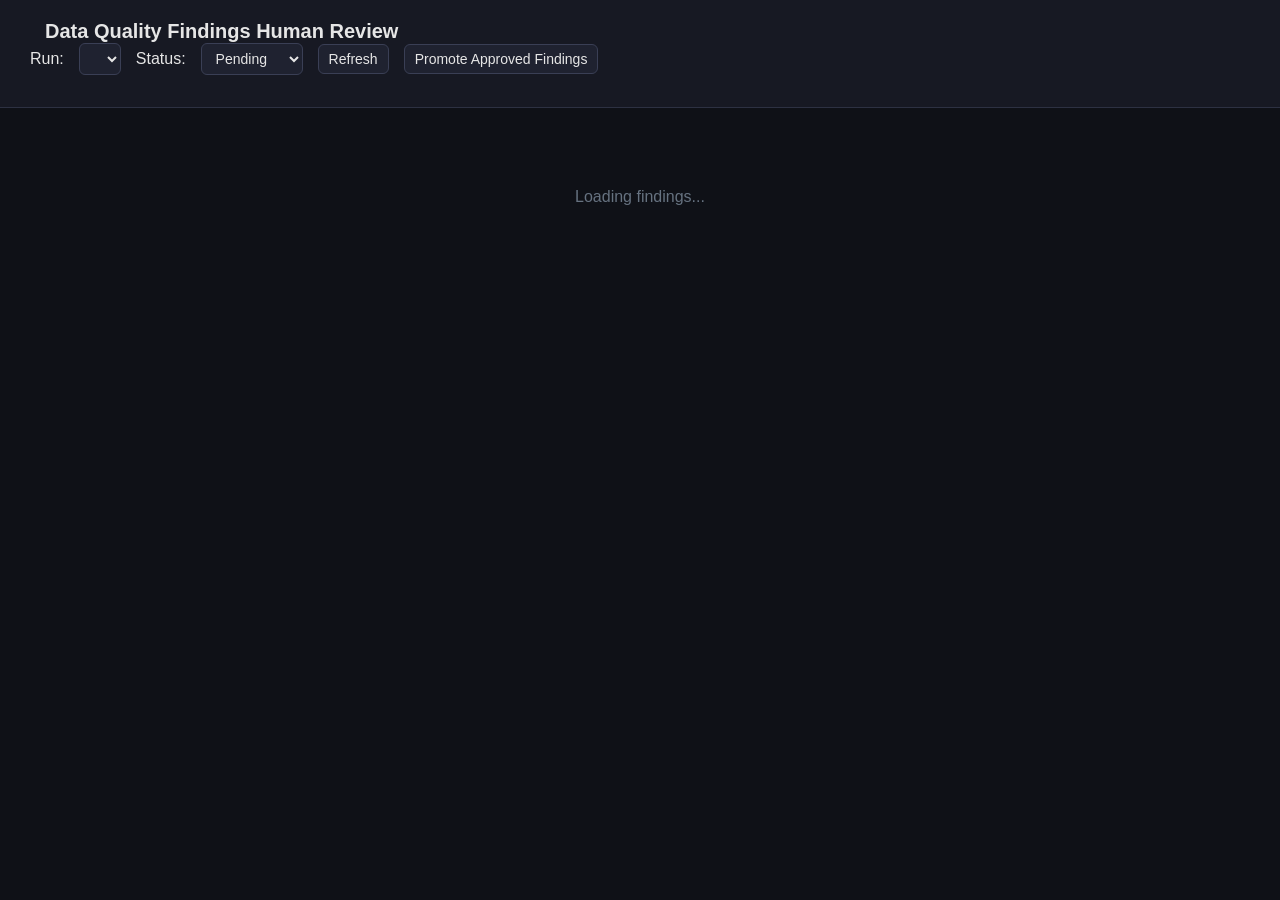
==== review_app/static/index.html @ 4ee94e77 "structural changes config.yaml n fallbacks llms" ====
<!DOCTYPE html>
<html lang="en">
<head>
  <meta charset="UTF-8">
  <title>SAP DM Data Quality Review</title>
  <link rel="stylesheet" href="style.css">
</head>

<body>
  <header>
    <h1>Data Quality Findings Human Review</h1>

    <div class="controls">
      <label for="runSelect">Run:</label>
      <select id="runSelect"></select>

      <label for="statusFilter">Status:</label>
      <select id="statusFilter">
        <option value="">All</option>
        <option value="PENDING" selected>Pending</option>
        <option value="APPROVED">Approved</option>
        <option value="REJECTED">Rejected</option>
      </select>

      <button id="refreshBtn">Refresh</button>
      <button id="promoteBtn">Promote Approved Findings</button>
    </div>

    <div class="stats" id="statsBar"></div>
  </header>

  <main id="findingsContainer">
    <p class="empty-state">Loading findings...</p>
  </main>

  <div id="detailModal" class="modal hidden">
    <div class="modal-content">
      <button id="closeModal" class="close-btn">&times;</button>
      <h2>Finding Detail</h2>
      <div id="modalBody"></div>
    </div>
  </div>

  <script src="app.js"></script>
</body>
</html>
---- review_app/static/style.css ----
* {
  box-sizing: border-box;
  font-family: -apple-system, Segoe UI, Roboto, Arial, sans-serif;
}

body {
  margin: 0;
  background: #0f1117;
  color: #e6e6e6;
}

header {
  padding: 20px 30px;
  background: #171923;
  border-bottom: 1px solid #2d3142;
}

h1 {
  margin: 0 15px 0;
  font-size: 20px;
}

.controls {
  display: flex;
  gap: 15px;
  align-items: center;
  flex-wrap: wrap;
}

select,
button {
  background: #1f2230;
  color: #e6e6e6;
  border: 1px solid #3a3f55;
  padding: 6px 10px;
  border-radius: 6px;
  font-size: 14px;
}

button {
  cursor: pointer;
}

button:hover {
  background: #2a2e42;
}

.stats {
  margin-top: 12px;
  display: flex;
  gap: 20px;
  font-size: 13px;
  color: #9aa0b4;
}

.stats span.count {
  color: #e6e6e6;
  font-weight: 600;
}

main {
  padding: 20px 30px;
  display: grid;
  gap: 14px;
}

.empty-state {
  color: #667280;
  text-align: center;
  margin-top: 60px;
}

.finding-card {
  background: #171923;
  border: 1px solid #2d3142;
  border-radius: 10px;
  padding: 16px 18px;
  display: flex;
  flex-direction: column;
  gap: 8px;
}

.finding-card .top-row {
  display: flex;
  justify-content: space-between;
  align-items: center;
}

.finding-card .table-col {
  font-weight: 600;
  font-size: 15px;
}

.badge {
  padding: 3px 10px;
  border-radius: 999px;
  font-size: 12px;
  font-weight: 600;
  text-transform: uppercase;
}

.badge.CRITICAL { background: #4a1620; color: #ff6b81; }
.badge.HIGH { background: #4a2e12; color: #ffab5e; }
.badge.MEDIUM { background: #434212; color: #ffe066; }
.badge.LOW { background: #12403a; color: #5eead4; }
.badge.INFO { background: #1c2b45; color: #8ab4f8; }
.badge.UNKNOWN,
.badge.status-PENDING { background: #2d3142; color: #9aa0b4; }
.badge.status-APPROVED { background: #12401f; color: #4ade80; }
.badge.status-REJECTED { background: #401212; color: #f87171; }

.summary {
  font-size: 14px;
  color: #cbd5e1;
}

.meta {
  font-size: 12px;
  color: #667280;
  display: flex;
  gap: 14px;
}

.action-row {
  display: flex;
  gap: 10px;
  margin-top: 6px;
  align-items: center;
}

.action-row button {
  font-size: 13px;
}

.btn-detail {
  color: #8ab4f8 !important;
  border-color: #3a4f7a !important;
}

.decided-note {
  font-size: 12px;
  color: #667280;
  font-style: italic;
}

.modal {
  position: fixed;
  inset: 0;
  background: rgba(0, 0, 0, 0.6);
  display: flex;
  align-items: center;
  justify-content: center;
}

.modal.hidden {
  display: none;
}

.modal-content {
  background: #171923;
  border: 1px solid #2d3142;
  border-radius: 10px;
  padding: 24px;
  max-width: 900px;
  width: 92%;
  max-height: 85vh;
  overflow-y: auto;
  position: relative;
}

.close-btn {
  position: absolute;
  top: 12px;
  right: 16px;
  font-size: 22px;
  background: none;
  border: none;
  color: #9aa0b4;
}

pre {
  background: #0f1117;
  border: 1px solid #2d3142;
  border-radius: 6px;
  padding: 12px;
  overflow-x: auto;
  font-size: 13px;
  white-space: pre-wrap;
}

.detail-row {
  margin-bottom: 14px;
}

.detail-label {
  font-size: 12px;
  color: #667288;
  text-transform: uppercase;
  margin-bottom: 4px;
}

.detail-top-meta {
  display: flex;
  gap: 10px;
  align-items: center;
  margin-bottom: 18px;
}

.detail-top-meta .table-col {
  font-weight: 600;
  font-size: 16px;
}

.items-table {
  width: 100%;
  border-collapse: collapse;
  margin-top: 10px;
  font-size: 13px;
}

.items-table th,
.items-table td {
  padding: 6px 8px;
  border-bottom: 1px solid #2d3142;
  text-align: left;
}

.corrected-input {
  background: #0f1117;
  border: 1px solid #3a3f55;
  color: #e6e6e6;
  padding: 4px 6px;
  border-radius: 4px;
  width: 100%;
  font-size: 12px;
}

.item-actions-bar {
  display: flex;
  gap: 10px;
  margin: 8px 0;
}

.item-actions-bar button {
  background: #1f2230;
  border: 1px solid #3a4f7a;
  color: #8ab4f8;
  padding: 4px 10px;
  border-radius: 6px;
  font-size: 12px;
  cursor: pointer;
}

.hint-text {
  font-size: 12px;
  color: #667288;
  margin-top: 8px;
}

.item-row.status-APPROVED { opacity: 0.6; }
.item-row.status-REJECTED { opacity: 0.4; text-decoration: line-through; }
.item-row.synthetic-row { font-style: italic; color: #9aa0b4; }

.hint-text code {
  background: #0f1117;
  border: 1px solid #2d3142;
  border-radius: 4px;
  padding: 1px 5px;
  font-size: 11px;
}

.finding-decision-row {
  border-top: 1px solid #2d3142;
  padding-top: 14px;
  margin-top: 18px;
}

.decision-buttons {
  display: flex;
  gap: 10px;
}

.decision-buttons button {
  font-size: 13px;
  padding: 7px 14px;
}

.btn-approve {
  border-color: #16a34a !important;
  color: #4ade80 !important;
}

.btn-approve:hover {
  background: #12401f !important;
}

.btn-reject {
  border-color: #dc2626 !important;
  color: #f87171 !important;
}

.btn-reject:hover {
  background: #401212 !important;
}
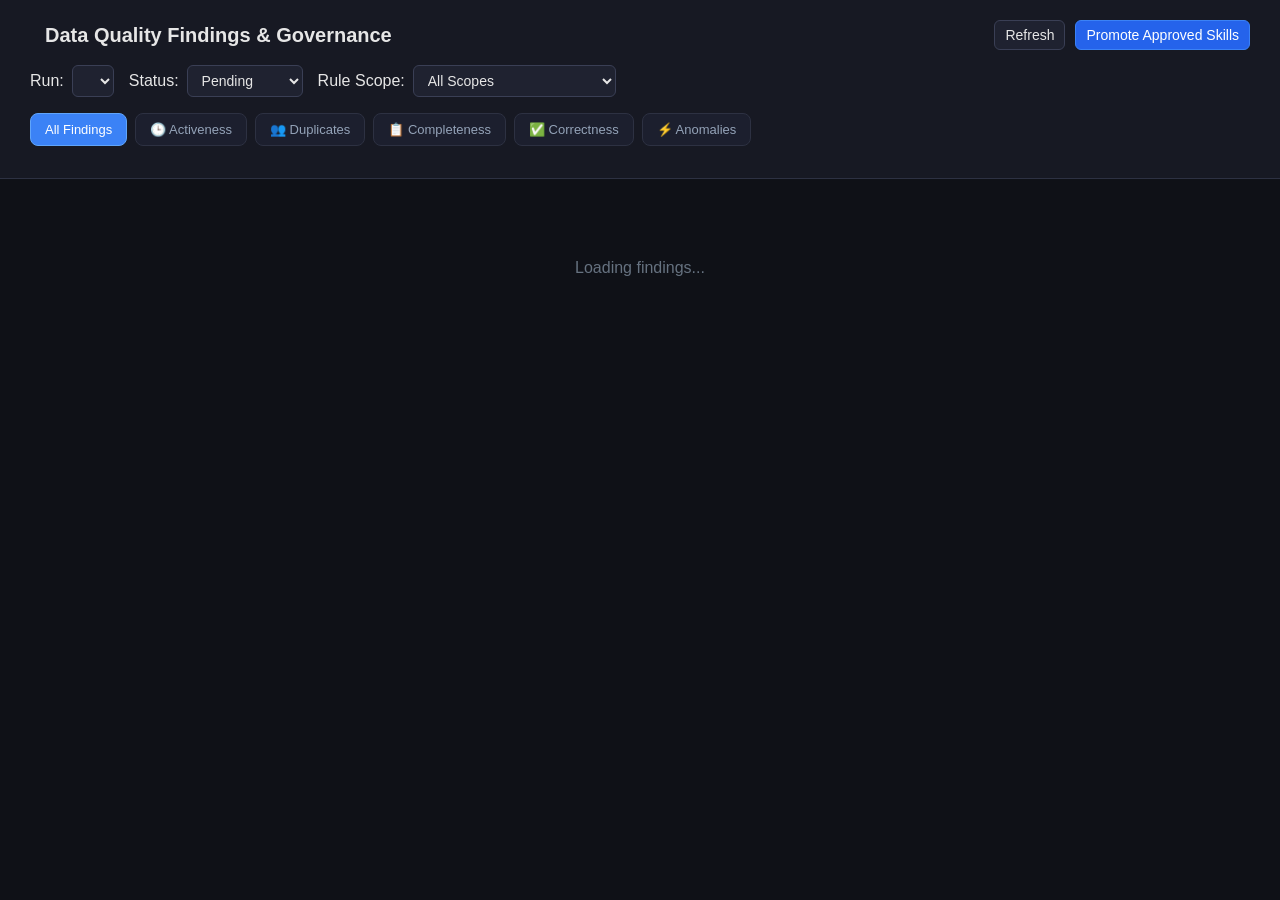
==== commit 27decb84: "Enhanced Review App" ====
--- a/review_app/static/index.html
+++ b/review_app/static/index.html
@@ -8,22 +8,48 @@
 
 <body>
   <header>
-    <h1>Data Quality Findings Human Review</h1>
+    <div class="header-top">
+      <h1>Data Quality Findings & Governance</h1>
+      <div class="header-actions">
+        <button id="refreshBtn">Refresh</button>
+        <button id="promoteBtn" class="btn-promote">Promote Approved Skills</button>
+      </div>
+    </div>
 
     <div class="controls">
-      <label for="runSelect">Run:</label>
-      <select id="runSelect"></select>
+      <div class="control-group">
+        <label for="runSelect">Run:</label>
+        <select id="runSelect"></select>
+      </div>
 
-      <label for="statusFilter">Status:</label>
-      <select id="statusFilter">
-        <option value="">All</option>
-        <option value="PENDING" selected>Pending</option>
-        <option value="APPROVED">Approved</option>
-        <option value="REJECTED">Rejected</option>
-      </select>
+      <div class="control-group">
+        <label for="statusFilter">Status:</label>
+        <select id="statusFilter">
+          <option value="">All Statuses</option>
+          <option value="PENDING" selected>Pending</option>
+          <option value="APPROVED">Approved</option>
+          <option value="REJECTED">Rejected</option>
+        </select>
+      </div>
 
-      <button id="refreshBtn">Refresh</button>
-      <button id="promoteBtn">Promote Approved Findings</button>
+      <div class="control-group">
+        <label for="scopeFilter">Rule Scope:</label>
+        <select id="scopeFilter">
+          <option value="">All Scopes</option>
+          <option value="UNIVERSAL">Universal (Standard SAP)</option>
+          <option value="INDUSTRY_SPECIFIC">Industry-Specific</option>
+          <option value="CLIENT_SPECIFIC">Client-Specific</option>
+        </select>
+      </div>
+    </div>
+
+    <div class="category-tabs" id="categoryTabs">
+      <button class="tab-btn active" data-category="">All Findings</button>
+      <button class="tab-btn" data-category="ACTIVENESS">🕒 Activeness</button>
+      <button class="tab-btn" data-category="DUPLICATE">👥 Duplicates</button>
+      <button class="tab-btn" data-category="COMPLETENESS">📋 Completeness</button>
+      <button class="tab-btn" data-category="CORRECTNESS">✅ Correctness</button>
+      <button class="tab-btn" data-category="ANOMALIES">⚡ Anomalies</button>
     </div>
 
     <div class="stats" id="statsBar"></div>
--- a/review_app/static/style.css
+++ b/review_app/static/style.css
@@ -301,4 +301,300 @@
 
 .btn-reject:hover {
   background: #401212 !important;
+}
+
+/* Enhanced Header & Controls */
+.header-top {
+  display: flex;
+  justify-content: space-between;
+  align-items: center;
+  margin-bottom: 15px;
+}
+
+.header-actions {
+  display: flex;
+  gap: 10px;
+}
+
+.btn-promote {
+  background: #2563eb !important;
+  border-color: #3b82f6 !important;
+  color: #ffffff !important;
+  font-weight: 500;
+}
+
+.btn-promote:hover {
+  background: #1d4ed8 !important;
+}
+
+.control-group {
+  display: flex;
+  align-items: center;
+  gap: 8px;
+}
+
+/* Category Tabs */
+.category-tabs {
+  display: flex;
+  gap: 8px;
+  margin-top: 16px;
+  flex-wrap: wrap;
+}
+
+.tab-btn {
+  background: #1c1f2e;
+  border: 1px solid #2d3142;
+  color: #94a3b8;
+  padding: 8px 14px;
+  border-radius: 8px;
+  font-size: 13px;
+  font-weight: 500;
+  transition: all 0.15s ease;
+}
+
+.tab-btn:hover {
+  background: #252a3d;
+  color: #e2e8f0;
+}
+
+.tab-btn.active {
+  background: #3b82f6;
+  border-color: #60a5fa;
+  color: #ffffff;
+}
+
+/* Category, Scope & Anomaly Badges */
+.badge-cat-ACTIVENESS { background: #1e1b4b; color: #a5b4fc; border: 1px solid #4338ca; }
+.badge-cat-DUPLICATE { background: #451a03; color: #fdba74; border: 1px solid #c2410c; }
+.badge-cat-COMPLETENESS { background: #064e3b; color: #6ee7b7; border: 1px solid #059669; }
+.badge-cat-CORRECTNESS { background: #0c4a6e; color: #7dd3fc; border: 1px solid #0284c7; }
+
+.badge-scope-UNIVERSAL { background: #1e293b; color: #94a3b8; border: 1px solid #475569; }
+.badge-scope-INDUSTRY { background: #2e1065; color: #d8b4fe; border: 1px solid #7e22ce; }
+.badge-scope-CLIENT { background: #3b0764; color: #f0abfc; border: 1px solid #a21caf; }
+
+.badge-anomaly {
+  background: #500724;
+  color: #f472b6;
+  border: 1px solid #db2777;
+  display: inline-flex;
+  align-items: center;
+  gap: 4px;
+}
+
+.badge-fix-AUTO {
+  background: #022c22;
+  color: #34d399;
+  border: 1px solid #059669;
+}
+
+.badge-fix-MANUAL {
+  background: #312e81;
+  color: #c7d2fe;
+  border: 1px solid #4f46e5;
+}
+
+/* Duplicate Governance Clusters */
+.duplicate-clusters-container {
+  display: flex;
+  flex-direction: column;
+  gap: 20px;
+  margin-top: 14px;
+}
+
+.duplicate-group-card {
+  background: #13151f;
+  border: 1px solid #2d3248;
+  border-radius: 8px;
+  padding: 16px;
+}
+
+.duplicate-group-header {
+  display: flex;
+  justify-content: space-between;
+  align-items: center;
+  border-bottom: 1px solid #232738;
+  padding-bottom: 10px;
+  margin-bottom: 12px;
+}
+
+.group-title-area {
+  display: flex;
+  align-items: center;
+  gap: 10px;
+}
+
+.group-id-title {
+  font-weight: 700;
+  font-size: 15px;
+  color: #f8fafc;
+}
+
+.similarity-badge {
+  font-size: 11px;
+  padding: 2px 8px;
+  border-radius: 999px;
+  font-weight: 600;
+}
+
+.sim-exact { background: #7f1d1d; color: #fca5a5; border: 1px solid #ef4444; }
+.sim-probable { background: #7c2d12; color: #fdba74; border: 1px solid #f97316; }
+.sim-similar { background: #713f12; color: #fde047; border: 1px solid #eab308; }
+
+.group-reasons-note {
+  font-size: 12px;
+  color: #94a3b8;
+  margin-bottom: 12px;
+  padding: 6px 10px;
+  background: #1a1d2d;
+  border-left: 3px solid #3b82f6;
+  border-radius: 0 4px 4px 0;
+}
+
+.candidates-list {
+  display: flex;
+  flex-direction: column;
+  gap: 10px;
+}
+
+.candidate-card {
+  background: #1a1d2b;
+  border: 1px solid #2a2e42;
+  border-radius: 6px;
+  padding: 12px 14px;
+  display: flex;
+  justify-content: space-between;
+  align-items: center;
+  gap: 16px;
+  transition: all 0.15s ease;
+}
+
+.candidate-card.is-golden {
+  border: 2px solid #eab308;
+  background: #242217;
+}
+
+.candidate-info {
+  display: flex;
+  flex-direction: column;
+  gap: 4px;
+  flex: 1;
+}
+
+.candidate-key-row {
+  display: flex;
+  align-items: center;
+  gap: 8px;
+}
+
+.candidate-key {
+  font-weight: 600;
+  font-size: 14px;
+  color: #f1f5f9;
+}
+
+.golden-tag {
+  background: #854d0e;
+  color: #fef08a;
+  padding: 2px 8px;
+  border-radius: 4px;
+  font-size: 11px;
+  font-weight: 700;
+  display: inline-flex;
+  align-items: center;
+  gap: 4px;
+}
+
+.candidate-details {
+  font-size: 12px;
+  color: #cbd5e1;
+}
+
+.candidate-action-bar {
+  display: flex;
+  align-items: center;
+  gap: 8px;
+  flex-wrap: wrap;
+}
+
+.btn-action {
+  font-size: 12px;
+  padding: 5px 10px;
+  border-radius: 5px;
+  cursor: pointer;
+  transition: background 0.15s;
+}
+
+.btn-mark-golden {
+  background: #854d0e !important;
+  color: #fef08a !important;
+  border: 1px solid #ca8a04 !important;
+  font-weight: 600;
+}
+
+.btn-mark-golden:hover {
+  background: #a16207 !important;
+}
+
+.btn-verdict-duplicate {
+  border-color: #dc2626 !important;
+  color: #fca5a5 !important;
+}
+
+.btn-verdict-duplicate:hover {
+  background: #450a0a !important;
+}
+
+.btn-verdict-unique {
+  border-color: #16a34a !important;
+  color: #86efac !important;
+}
+
+.btn-verdict-unique:hover {
+  background: #052e16 !important;
+}
+
+.btn-verdict-tbc {
+  border-color: #d97706 !important;
+  color: #fde68a !important;
+}
+
+.btn-verdict-tbc:hover {
+  background: #451a03 !important;
+}
+
+.verdict-badge {
+  font-size: 11px;
+  padding: 2px 8px;
+  border-radius: 4px;
+  font-weight: 600;
+}
+
+.verdict-DUPLICATE { background: #7f1d1d; color: #fecaca; }
+.verdict-UNIQUE { background: #14532d; color: #bbf7d0; }
+.verdict-TO_BE_CONFIRMED { background: #78350f; color: #fef3c7; }
+
+.merge-recommendation-box {
+  margin-top: 12px;
+  padding: 8px 12px;
+  background: #1e1b2e;
+  border: 1px dashed #6366f1;
+  border-radius: 6px;
+  font-size: 12px;
+  color: #c7d2fe;
+}
+
+.btn-autofill {
+  background: #065f46 !important;
+  border-color: #10b981 !important;
+  color: #6ee7b7 !important;
+  padding: 4px 8px;
+  font-size: 11px;
+  cursor: pointer;
+  border-radius: 4px;
+  margin-left: 6px;
+}
+
+.btn-autofill:hover {
+  background: #047857 !important;
 }
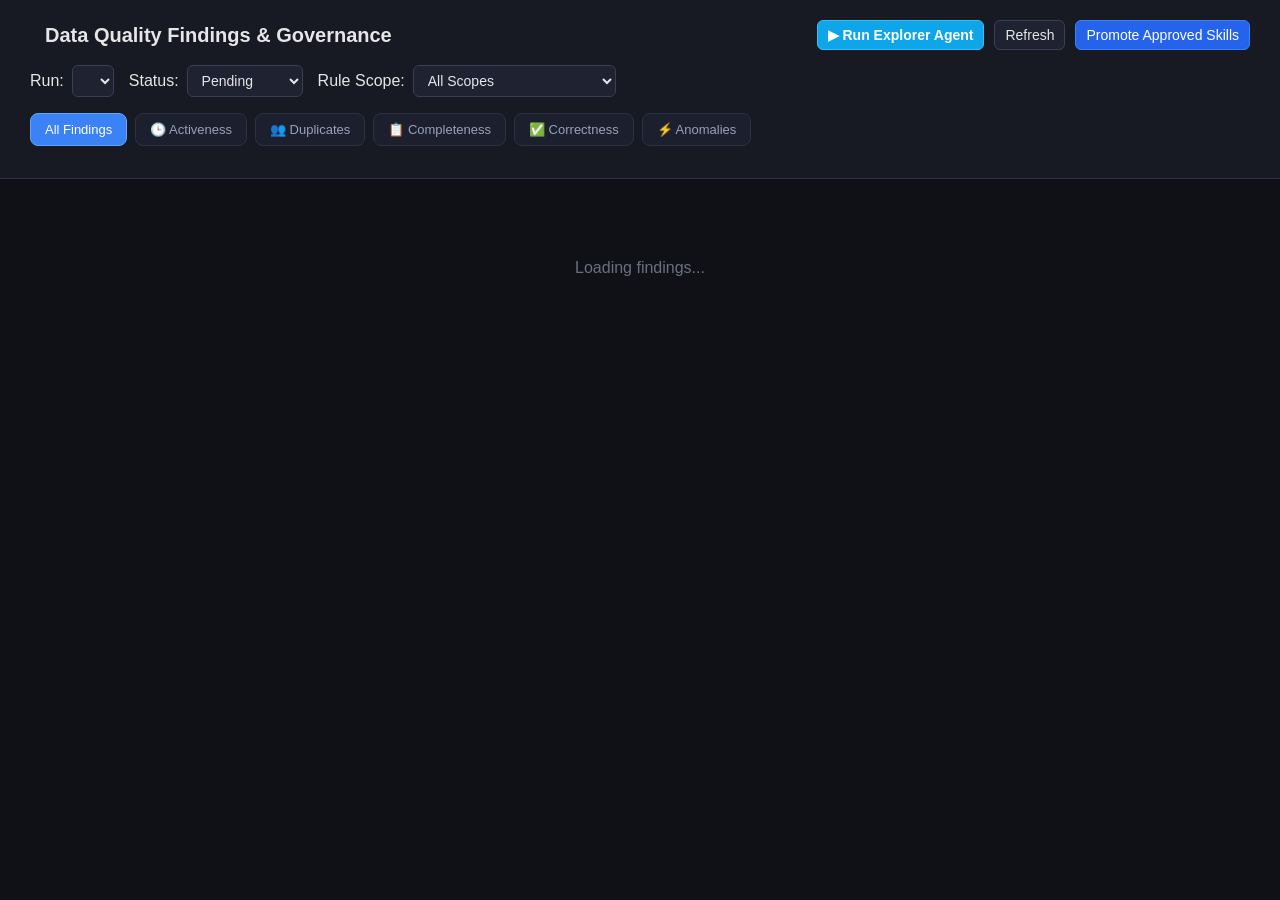
==== commit bc5d77a3: "Design changes Both from front end and backend, after my review" ====
--- a/review_app/static/index.html
+++ b/review_app/static/index.html
@@ -11,10 +11,13 @@
     <div class="header-top">
       <h1>Data Quality Findings & Governance</h1>
       <div class="header-actions">
+        <button id="runExplorerBtn" class="btn-run-explorer">▶ Run Explorer Agent</button>
         <button id="refreshBtn">Refresh</button>
         <button id="promoteBtn" class="btn-promote">Promote Approved Skills</button>
       </div>
     </div>
+
+    <div id="jobBanner" class="job-banner hidden"></div>
 
     <div class="controls">
       <div class="control-group">
@@ -44,12 +47,12 @@
     </div>
 
     <div class="category-tabs" id="categoryTabs">
-      <button class="tab-btn active" data-category="">All Findings</button>
-      <button class="tab-btn" data-category="ACTIVENESS">🕒 Activeness</button>
-      <button class="tab-btn" data-category="DUPLICATE">👥 Duplicates</button>
-      <button class="tab-btn" data-category="COMPLETENESS">📋 Completeness</button>
-      <button class="tab-btn" data-category="CORRECTNESS">✅ Correctness</button>
-      <button class="tab-btn" data-category="ANOMALIES">⚡ Anomalies</button>
+      <button class="tab-btn active" data-category="" data-tooltip="Shows findings across all four data-quality pillars.">All Findings</button>
+      <button class="tab-btn" data-category="ACTIVENESS" data-tooltip="Checks whether records are still in active use, or dormant/obsolete and worth reviewing for deactivation.">🕒 Activeness</button>
+      <button class="tab-btn" data-category="DUPLICATE" data-tooltip="Flags records that may represent the same real-world vendor entered more than once.">👥 Duplicates</button>
+      <button class="tab-btn" data-category="COMPLETENESS" data-tooltip="Flags missing or blank information that is expected to be filled in.">📋 Completeness</button>
+      <button class="tab-btn" data-category="CORRECTNESS" data-tooltip="Flags values or relationships that look wrong, inconsistent, or unusual compared to expectations.">✅ Correctness</button>
+      <button class="tab-btn" data-category="ANOMALIES" data-tooltip="Flags unusual values that stand out statistically from the rest of the data and may need a closer look.">⚡ Anomalies</button>
     </div>
 
     <div class="stats" id="statsBar"></div>
@@ -67,6 +70,16 @@
     </div>
   </div>
 
+  <div id="runExplorerModal" class="modal hidden">
+    <div class="modal-content">
+      <button id="closeRunExplorerModal" class="close-btn">&times;</button>
+      <h2>Run Explorer Agent</h2>
+      <div id="runExplorerModalBody"></div>
+    </div>
+  </div>
+
+  <div id="sapTooltip" class="sap-tooltip hidden"></div>
+
   <script src="app.js"></script>
 </body>
 </html>
--- a/review_app/static/style.css
+++ b/review_app/static/style.css
@@ -525,44 +525,6 @@
   transition: background 0.15s;
 }
 
-.btn-mark-golden {
-  background: #854d0e !important;
-  color: #fef08a !important;
-  border: 1px solid #ca8a04 !important;
-  font-weight: 600;
-}
-
-.btn-mark-golden:hover {
-  background: #a16207 !important;
-}
-
-.btn-verdict-duplicate {
-  border-color: #dc2626 !important;
-  color: #fca5a5 !important;
-}
-
-.btn-verdict-duplicate:hover {
-  background: #450a0a !important;
-}
-
-.btn-verdict-unique {
-  border-color: #16a34a !important;
-  color: #86efac !important;
-}
-
-.btn-verdict-unique:hover {
-  background: #052e16 !important;
-}
-
-.btn-verdict-tbc {
-  border-color: #d97706 !important;
-  color: #fde68a !important;
-}
-
-.btn-verdict-tbc:hover {
-  background: #451a03 !important;
-}
-
 .verdict-badge {
   font-size: 11px;
   padding: 2px 8px;
@@ -570,19 +532,19 @@
   font-weight: 600;
 }
 
-.verdict-DUPLICATE { background: #7f1d1d; color: #fecaca; }
-.verdict-UNIQUE { background: #14532d; color: #bbf7d0; }
-.verdict-TO_BE_CONFIRMED { background: #78350f; color: #fef3c7; }
-
-.merge-recommendation-box {
-  margin-top: 12px;
-  padding: 8px 12px;
-  background: #1e1b2e;
-  border: 1px dashed #6366f1;
-  border-radius: 6px;
-  font-size: 12px;
-  color: #c7d2fe;
-}
+/* Generic disposition tones - reused by every pillar's verdict buttons/badges
+   instead of one hardcoded class per verdict literal (~15+ verdict values). */
+.btn-tone-positive, .verdict-tone-positive { border-color: #16a34a !important; color: #86efac !important; }
+.btn-tone-warning,  .verdict-tone-warning  { border-color: #d97706 !important; color: #fde68a !important; }
+.btn-tone-negative, .verdict-tone-negative { border-color: #dc2626 !important; color: #fca5a5 !important; }
+
+.verdict-tone-positive { background: #14532d; }
+.verdict-tone-warning { background: #78350f; }
+.verdict-tone-negative { background: #7f1d1d; }
+
+.btn-tone-positive:hover { background: #052e16 !important; }
+.btn-tone-warning:hover  { background: #451a03 !important; }
+.btn-tone-negative:hover { background: #450a0a !important; }
 
 .btn-autofill {
   background: #065f46 !important;
@@ -597,4 +559,156 @@
 
 .btn-autofill:hover {
   background: #047857 !important;
+}
+
+/* CR1/CR2: hover tooltips for SAP table.column references and pillar tabs */
+.sap-ref {
+  border-bottom: 1px dotted #667280;
+  cursor: help;
+}
+
+.sap-tooltip {
+  position: fixed;
+  z-index: 1000;
+  background: #1c1f2e;
+  border: 1px solid #3a3f55;
+  border-radius: 6px;
+  padding: 10px 12px;
+  font-size: 12px;
+  color: #e6e6e6;
+  max-width: 320px;
+  box-shadow: 0 4px 16px rgba(0, 0, 0, 0.4);
+  pointer-events: none;
+}
+
+.sap-tooltip.hidden {
+  display: none;
+}
+
+.sap-tooltip .tt-title {
+  font-weight: 700;
+  color: #f8fafc;
+  margin-bottom: 4px;
+}
+
+.sap-tooltip .tt-line {
+  color: #94a3b8;
+  margin-top: 2px;
+}
+
+/* CR3: lazy-load placeholder buttons in the detail modal */
+.btn-lazy-load {
+  background: #1f2230;
+  border: 1px solid #3a4f7a;
+  color: #8ab4f8;
+  padding: 6px 12px;
+  border-radius: 6px;
+  font-size: 13px;
+  cursor: pointer;
+}
+
+.btn-lazy-load:hover {
+  background: #2a2e42;
+}
+
+/* CR4: "Run Explorer Agent" button, modal form, and job status banner */
+.btn-run-explorer {
+  background: #0ea5e9 !important;
+  border-color: #38bdf8 !important;
+  color: #ffffff !important;
+  font-weight: 600;
+}
+
+.btn-run-explorer:hover {
+  background: #0284c7 !important;
+}
+
+.run-explorer-form,
+#runExplorerModalBody .form-row {
+  display: flex;
+  flex-direction: column;
+  gap: 6px;
+  margin-bottom: 14px;
+}
+
+#runExplorerModalBody label {
+  font-size: 12px;
+  color: #9aa0b4;
+}
+
+#runExplorerModalBody input[type="text"],
+#runExplorerModalBody input[type="number"],
+#runExplorerModalBody select {
+  background: #0f1117;
+  border: 1px solid #3a3f55;
+  color: #e6e6e6;
+  padding: 6px 8px;
+  border-radius: 6px;
+  font-size: 13px;
+}
+
+.checkbox-group {
+  display: flex;
+  flex-wrap: wrap;
+  gap: 12px;
+}
+
+.checkbox-inline {
+  display: flex;
+  align-items: center;
+  gap: 6px;
+  font-size: 13px !important;
+  color: #cbd5e1;
+}
+
+.checkbox-row {
+  flex-direction: row !important;
+  align-items: center;
+}
+
+.advanced-options {
+  border-top: 1px solid #2d3142;
+  padding-top: 10px;
+  margin-bottom: 14px;
+}
+
+.advanced-options summary {
+  cursor: pointer;
+  color: #8ab4f8;
+  font-size: 13px;
+  margin-bottom: 8px;
+}
+
+.run-explorer-error {
+  color: #f87171;
+  min-height: 16px;
+}
+
+.run-explorer-actions {
+  display: flex;
+  justify-content: flex-end;
+}
+
+.job-banner {
+  margin-top: 12px;
+  background: #13151f;
+  border: 1px solid #2d3248;
+  border-radius: 8px;
+  padding: 8px 12px;
+}
+
+.job-banner.hidden {
+  display: none;
+}
+
+.job-banner-header {
+  display: flex;
+  align-items: center;
+  gap: 10px;
+}
+
+.job-log-pre {
+  margin-top: 8px;
+  max-height: 200px;
+  overflow-y: auto;
 }
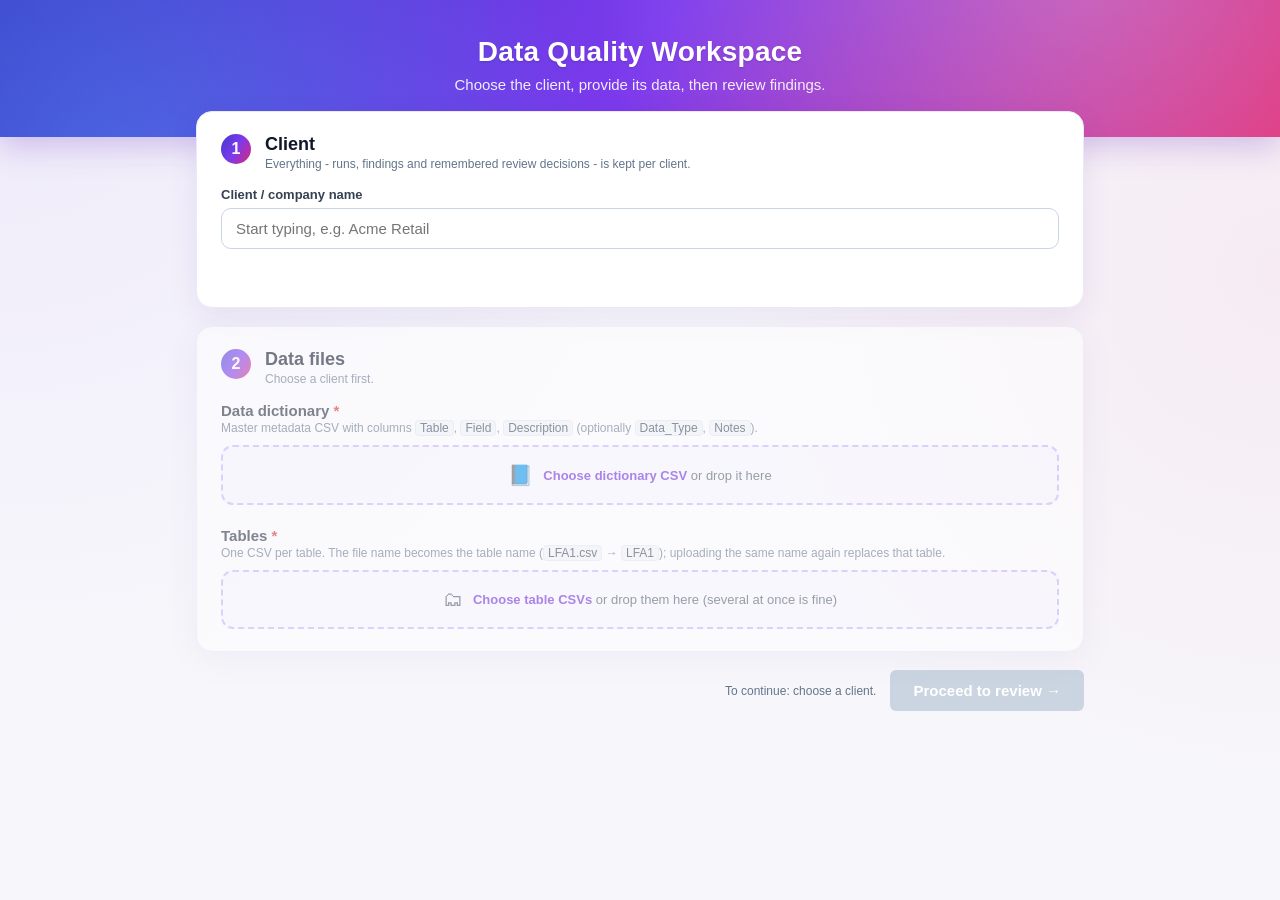
==== commit 07171517: "Duplicate Detection changes" ====
--- a/review_app/static/index.html
+++ b/review_app/static/index.html
@@ -2,84 +2,85 @@
 <html lang="en">
 <head>
   <meta charset="UTF-8">
-  <title>SAP DM Data Quality Review</title>
+  <meta name="viewport" content="width=device-width, initial-scale=1">
+  <title>Data Quality Workspace · SAP DM</title>
   <link rel="stylesheet" href="style.css">
 </head>
 
-<body>
-  <header>
-    <div class="header-top">
-      <h1>Data Quality Findings & Governance</h1>
-      <div class="header-actions">
-        <button id="runExplorerBtn" class="btn-run-explorer">▶ Run Explorer Agent</button>
-        <button id="refreshBtn">Refresh</button>
-        <button id="promoteBtn" class="btn-promote">Promote Approved Skills</button>
-      </div>
-    </div>
+<body class="setup-page">
+  <header class="setup-header">
+    <h1>Data Quality Workspace</h1>
+    <p class="setup-subtitle">Choose the client, provide its data, then review findings.</p>
+  </header>
 
-    <div id="jobBanner" class="job-banner hidden"></div>
-
-    <div class="controls">
-      <div class="control-group">
-        <label for="runSelect">Run:</label>
-        <select id="runSelect"></select>
+  <main class="setup-main">
+    <!-- Step 1: client -->
+    <section class="setup-card" aria-labelledby="stepClientTitle">
+      <div class="setup-step-head">
+        <span class="step-num">1</span>
+        <div>
+          <h2 id="stepClientTitle">Client</h2>
+          <p class="hint-text">Everything - runs, findings and remembered review decisions - is kept per client.</p>
+        </div>
       </div>
 
-      <div class="control-group">
-        <label for="statusFilter">Status:</label>
-        <select id="statusFilter">
-          <option value="">All Statuses</option>
-          <option value="PENDING" selected>Pending</option>
-          <option value="APPROVED">Approved</option>
-          <option value="REJECTED">Rejected</option>
-        </select>
+      <div class="combobox">
+        <label for="clientInput" class="field-label">Client / company name</label>
+        <input id="clientInput" type="text" autocomplete="off" spellcheck="false"
+          placeholder="Start typing, e.g. Acme Retail"
+          role="combobox" aria-autocomplete="list" aria-expanded="false" aria-controls="clientOptions">
+        <ul id="clientOptions" class="combobox-list hidden" role="listbox" aria-label="Clients"></ul>
+      </div>
+      <div id="clientSelection" class="client-selection" aria-live="polite"></div>
+    </section>
+
+    <!-- Step 2: data files -->
+    <section class="setup-card is-locked" id="dataStep" aria-labelledby="stepDataTitle">
+      <div class="setup-step-head">
+        <span class="step-num">2</span>
+        <div>
+          <h2 id="stepDataTitle">Data files</h2>
+          <p class="hint-text" id="dataStepHint">Choose a client first.</p>
+        </div>
       </div>
 
-      <div class="control-group">
-        <label for="scopeFilter">Rule Scope:</label>
-        <select id="scopeFilter">
-          <option value="">All Scopes</option>
-          <option value="UNIVERSAL">Universal (Standard SAP)</option>
-          <option value="INDUSTRY_SPECIFIC">Industry-Specific</option>
-          <option value="CLIENT_SPECIFIC">Client-Specific</option>
-        </select>
+      <div class="upload-block">
+        <div class="upload-block-head">
+          <h3>Data dictionary <span class="required-mark">*</span></h3>
+          <span class="hint-text">Master metadata CSV with columns <code>Table</code>, <code>Field</code>, <code>Description</code>
+            (optionally <code>Data_Type</code>, <code>Notes</code>).</span>
+        </div>
+        <div id="dictionaryState"></div>
+        <label class="drop-zone" id="dictionaryDrop">
+          <input type="file" id="dictionaryInput" accept=".csv,text/csv" hidden>
+          <span class="drop-icon" aria-hidden="true">📘</span>
+          <span><strong>Choose dictionary CSV</strong> or drop it here</span>
+        </label>
       </div>
+
+      <div class="upload-block">
+        <div class="upload-block-head">
+          <h3>Tables <span class="required-mark">*</span></h3>
+          <span class="hint-text">One CSV per table. The file name becomes the table name (<code>LFA1.csv</code> → <code>LFA1</code>);
+            uploading the same name again replaces that table.</span>
+        </div>
+        <div id="tablesState"></div>
+        <label class="drop-zone" id="tablesDrop">
+          <input type="file" id="tablesInput" accept=".csv,text/csv" multiple hidden>
+          <span class="drop-icon" aria-hidden="true">🗂</span>
+          <span><strong>Choose table CSVs</strong> or drop them here (several at once is fine)</span>
+        </label>
+      </div>
+
+      <ul id="uploadLog" class="upload-log" aria-live="polite"></ul>
+    </section>
+
+    <div class="setup-actions">
+      <span id="proceedHint" class="hint-text"></span>
+      <button id="proceedBtn" class="btn-run-explorer btn-proceed" disabled>Proceed to review →</button>
     </div>
-
-    <div class="category-tabs" id="categoryTabs">
-      <button class="tab-btn active" data-category="" data-tooltip="Shows findings across all four data-quality pillars.">All Findings</button>
-      <button class="tab-btn" data-category="ACTIVENESS" data-tooltip="Checks whether records are still in active use, or dormant/obsolete and worth reviewing for deactivation.">🕒 Activeness</button>
-      <button class="tab-btn" data-category="DUPLICATE" data-tooltip="Flags records that may represent the same real-world vendor entered more than once.">👥 Duplicates</button>
-      <button class="tab-btn" data-category="COMPLETENESS" data-tooltip="Flags missing or blank information that is expected to be filled in.">📋 Completeness</button>
-      <button class="tab-btn" data-category="CORRECTNESS" data-tooltip="Flags values or relationships that look wrong, inconsistent, or unusual compared to expectations.">✅ Correctness</button>
-      <button class="tab-btn" data-category="ANOMALIES" data-tooltip="Flags unusual values that stand out statistically from the rest of the data and may need a closer look.">⚡ Anomalies</button>
-    </div>
-
-    <div class="stats" id="statsBar"></div>
-  </header>
-
-  <main id="findingsContainer">
-    <p class="empty-state">Loading findings...</p>
   </main>
 
-  <div id="detailModal" class="modal hidden">
-    <div class="modal-content">
-      <button id="closeModal" class="close-btn">&times;</button>
-      <h2>Finding Detail</h2>
-      <div id="modalBody"></div>
-    </div>
-  </div>
-
-  <div id="runExplorerModal" class="modal hidden">
-    <div class="modal-content">
-      <button id="closeRunExplorerModal" class="close-btn">&times;</button>
-      <h2>Run Explorer Agent</h2>
-      <div id="runExplorerModalBody"></div>
-    </div>
-  </div>
-
-  <div id="sapTooltip" class="sap-tooltip hidden"></div>
-
-  <script src="app.js"></script>
+  <script src="setup.js"></script>
 </body>
-</html>+</html>
--- a/review_app/static/style.css
+++ b/review_app/static/style.css
@@ -1,3 +1,8 @@
+:root {
+  color-scheme: light;
+  --brand-gradient: linear-gradient(120deg, #4338ca 0%, #7c3aed 50%, #db2777 100%);
+}
+
 * {
   box-sizing: border-box;
   font-family: -apple-system, Segoe UI, Roboto, Arial, sans-serif;
@@ -5,19 +10,43 @@
 
 body {
   margin: 0;
-  background: #0f1117;
-  color: #e6e6e6;
+  background:
+    radial-gradient(circle at 0% 0%, rgba(124, 58, 237, 0.07), transparent 45%),
+    radial-gradient(circle at 100% 30%, rgba(219, 39, 119, 0.06), transparent 40%),
+    #f7f7fb;
+  background-attachment: fixed;
+  color: #1f2937;
+  min-height: 100vh;
 }
 
 header {
-  padding: 20px 30px;
-  background: #171923;
-  border-bottom: 1px solid #2d3142;
+  padding: 22px 30px 18px;
+  background:
+    radial-gradient(circle at 85% -40%, rgba(255, 255, 255, 0.28), transparent 45%),
+    radial-gradient(circle at 10% 140%, rgba(56, 189, 248, 0.35), transparent 40%),
+    var(--brand-gradient);
+  color: #ffffff;
+  box-shadow: 0 8px 30px rgba(91, 33, 182, 0.25);
 }
 
 h1 {
   margin: 0 15px 0;
-  font-size: 20px;
+  font-size: 22px;
+  color: #ffffff;
+  letter-spacing: 0.2px;
+  text-shadow: 0 1px 2px rgba(0, 0, 0, 0.15);
+}
+
+h2 {
+  color: #0f172a;
+}
+
+.modal-content h2 {
+  background: var(--brand-gradient);
+  -webkit-background-clip: text;
+  background-clip: text;
+  color: transparent;
+  margin-top: 0;
 }
 
 .controls {
@@ -25,13 +54,21 @@
   gap: 15px;
   align-items: center;
   flex-wrap: wrap;
+  color: rgba(255, 255, 255, 0.92);
+  font-weight: 500;
+}
+
+header select {
+  background: rgba(255, 255, 255, 0.95);
+  border-color: transparent;
+  box-shadow: 0 2px 6px rgba(30, 27, 75, 0.15);
 }
 
 select,
 button {
-  background: #1f2230;
-  color: #e6e6e6;
-  border: 1px solid #3a3f55;
+  background: #ffffff;
+  color: #1f2937;
+  border: 1px solid #cbd5e1;
   padding: 6px 10px;
   border-radius: 6px;
   font-size: 14px;
@@ -42,21 +79,57 @@
 }
 
 button:hover {
-  background: #2a2e42;
+  background: #f1f5f9;
+}
+
+/* Pillar tabs on the left, status count chips pinned bottom-right */
+.header-bottom {
+  display: flex;
+  justify-content: space-between;
+  align-items: center;
+  flex-wrap: wrap;
+  gap: 10px 16px;
+  margin-top: 14px;
 }
 
 .stats {
-  margin-top: 12px;
-  display: flex;
-  gap: 20px;
+  display: flex;
+  flex-wrap: wrap;
+  justify-content: flex-end;
+  gap: 6px;
+  margin-left: auto;
+  font-size: 12px;
+}
+
+.stat-chip {
+  display: inline-flex;
+  align-items: center;
+  gap: 5px;
+  padding: 3px 9px;
+  border-radius: 999px;
+  background: rgba(255, 255, 255, 0.16);
+  border: 1px solid rgba(255, 255, 255, 0.25);
+  color: rgba(255, 255, 255, 0.9);
+  white-space: nowrap;
+  backdrop-filter: blur(4px);
+}
+
+.stat-chip .count {
+  color: #ffffff;
+  font-weight: 700;
   font-size: 13px;
-  color: #9aa0b4;
-}
-
-.stats span.count {
-  color: #e6e6e6;
-  font-weight: 600;
-}
+}
+
+.stat-dot {
+  width: 8px;
+  height: 8px;
+  border-radius: 50%;
+  box-shadow: 0 0 0 2px rgba(255, 255, 255, 0.35);
+}
+
+.stat-dot-pending { background: #fbbf24; }
+.stat-dot-approved { background: #34d399; }
+.stat-dot-rejected { background: #f87171; }
 
 main {
   padding: 20px 30px;
@@ -65,19 +138,51 @@
 }
 
 .empty-state {
-  color: #667280;
+  color: #64748b;
   text-align: center;
   margin-top: 60px;
 }
 
 .finding-card {
-  background: #171923;
-  border: 1px solid #2d3142;
-  border-radius: 10px;
-  padding: 16px 18px;
+  --sev-color: #94a3b8;
+  position: relative;
+  overflow: hidden;
+  background: #ffffff;
+  border: 1px solid #ece9f7;
+  border-radius: 14px;
+  padding: 16px 18px 16px 24px;
   display: flex;
   flex-direction: column;
   gap: 8px;
+  box-shadow: 0 2px 8px rgba(76, 29, 149, 0.06);
+  transition: transform 0.18s ease, box-shadow 0.18s ease;
+}
+
+/* Severity accent bar down the card's left edge */
+.finding-card::before {
+  content: "";
+  position: absolute;
+  left: 0;
+  top: 0;
+  bottom: 0;
+  width: 6px;
+  background: linear-gradient(180deg, var(--sev-color), color-mix(in srgb, var(--sev-color) 55%, #ffffff));
+}
+
+.finding-card:hover {
+  transform: translateY(-2px);
+  box-shadow: 0 10px 28px rgba(76, 29, 149, 0.13);
+}
+
+.finding-card.sev-CRITICAL { --sev-color: #dc2626; }
+.finding-card.sev-HIGH { --sev-color: #f97316; }
+.finding-card.sev-MEDIUM { --sev-color: #eab308; }
+.finding-card.sev-LOW { --sev-color: #14b8a6; }
+.finding-card.sev-INFO { --sev-color: #3b82f6; }
+
+@media (prefers-reduced-motion: reduce) {
+  .finding-card,
+  .finding-card:hover { transition: none; transform: none; }
 }
 
 .finding-card .top-row {
@@ -87,8 +192,9 @@
 }
 
 .finding-card .table-col {
-  font-weight: 600;
+  font-weight: 700;
   font-size: 15px;
+  color: #3730a3;
 }
 
 .badge {
@@ -99,24 +205,24 @@
   text-transform: uppercase;
 }
 
-.badge.CRITICAL { background: #4a1620; color: #ff6b81; }
-.badge.HIGH { background: #4a2e12; color: #ffab5e; }
-.badge.MEDIUM { background: #434212; color: #ffe066; }
-.badge.LOW { background: #12403a; color: #5eead4; }
-.badge.INFO { background: #1c2b45; color: #8ab4f8; }
+.badge.CRITICAL { background: #fee2e2; color: #b91c1c; }
+.badge.HIGH { background: #ffedd5; color: #c2410c; }
+.badge.MEDIUM { background: #fef9c3; color: #a16207; }
+.badge.LOW { background: #ccfbf1; color: #0f766e; }
+.badge.INFO { background: #dbeafe; color: #1d4ed8; }
 .badge.UNKNOWN,
-.badge.status-PENDING { background: #2d3142; color: #9aa0b4; }
-.badge.status-APPROVED { background: #12401f; color: #4ade80; }
-.badge.status-REJECTED { background: #401212; color: #f87171; }
+.badge.status-PENDING { background: #e2e8f0; color: #475569; }
+.badge.status-APPROVED { background: #dcfce7; color: #15803d; }
+.badge.status-REJECTED { background: #fee2e2; color: #b91c1c; }
 
 .summary {
   font-size: 14px;
-  color: #cbd5e1;
+  color: #334155;
 }
 
 .meta {
   font-size: 12px;
-  color: #667280;
+  color: #64748b;
   display: flex;
   gap: 14px;
 }
@@ -133,20 +239,30 @@
 }
 
 .btn-detail {
-  color: #8ab4f8 !important;
-  border-color: #3a4f7a !important;
+  background: #eef2ff !important;
+  color: #4338ca !important;
+  border-color: #c7d2fe !important;
+  font-weight: 600;
+  border-radius: 8px !important;
+  transition: background 0.15s ease, color 0.15s ease;
+}
+
+.btn-detail:hover {
+  background: var(--brand-gradient) !important;
+  color: #ffffff !important;
+  border-color: transparent !important;
 }
 
 .decided-note {
   font-size: 12px;
-  color: #667280;
+  color: #64748b;
   font-style: italic;
 }
 
 .modal {
   position: fixed;
   inset: 0;
-  background: rgba(0, 0, 0, 0.6);
+  background: rgba(15, 23, 42, 0.35);
   display: flex;
   align-items: center;
   justify-content: center;
@@ -157,8 +273,8 @@
 }
 
 .modal-content {
-  background: #171923;
-  border: 1px solid #2d3142;
+  background: #ffffff;
+  border: 1px solid #e2e8f0;
   border-radius: 10px;
   padding: 24px;
   max-width: 900px;
@@ -166,6 +282,7 @@
   max-height: 85vh;
   overflow-y: auto;
   position: relative;
+  box-shadow: 0 12px 40px rgba(15, 23, 42, 0.18);
 }
 
 .close-btn {
@@ -175,26 +292,36 @@
   font-size: 22px;
   background: none;
   border: none;
-  color: #9aa0b4;
+  color: #64748b;
 }
 
 pre {
-  background: #0f1117;
-  border: 1px solid #2d3142;
+  background: #f8fafc;
+  border: 1px solid #e2e8f0;
   border-radius: 6px;
   padding: 12px;
   overflow-x: auto;
   font-size: 13px;
   white-space: pre-wrap;
+  color: #1e293b;
 }
 
 .detail-row {
   margin-bottom: 14px;
 }
 
+/* View/Hide Matching Rules (or check code) toggle */
+#lazySectionCode pre {
+  margin: 10px 0 0;
+}
+
+#lazySectionCode pre.hidden {
+  display: none;
+}
+
 .detail-label {
   font-size: 12px;
-  color: #667288;
+  color: #64748b;
   text-transform: uppercase;
   margin-bottom: 4px;
 }
@@ -221,14 +348,19 @@
 .items-table th,
 .items-table td {
   padding: 6px 8px;
-  border-bottom: 1px solid #2d3142;
+  border-bottom: 1px solid #e2e8f0;
   text-align: left;
 }
 
+.items-table th {
+  background: #f8fafc;
+  color: #475569;
+}
+
 .corrected-input {
-  background: #0f1117;
-  border: 1px solid #3a3f55;
-  color: #e6e6e6;
+  background: #ffffff;
+  border: 1px solid #cbd5e1;
+  color: #1f2937;
   padding: 4px 6px;
   border-radius: 4px;
   width: 100%;
@@ -242,35 +374,40 @@
 }
 
 .item-actions-bar button {
-  background: #1f2230;
-  border: 1px solid #3a4f7a;
-  color: #8ab4f8;
+  background: #ffffff;
+  border: 1px solid #93c5fd;
+  color: #1d4ed8;
   padding: 4px 10px;
   border-radius: 6px;
   font-size: 12px;
   cursor: pointer;
 }
 
+.item-actions-bar button:hover {
+  background: #eff6ff;
+}
+
 .hint-text {
   font-size: 12px;
-  color: #667288;
+  color: #64748b;
   margin-top: 8px;
 }
 
 .item-row.status-APPROVED { opacity: 0.6; }
 .item-row.status-REJECTED { opacity: 0.4; text-decoration: line-through; }
-.item-row.synthetic-row { font-style: italic; color: #9aa0b4; }
+.item-row.synthetic-row { font-style: italic; color: #64748b; }
 
 .hint-text code {
-  background: #0f1117;
-  border: 1px solid #2d3142;
+  background: #f1f5f9;
+  border: 1px solid #e2e8f0;
   border-radius: 4px;
   padding: 1px 5px;
   font-size: 11px;
+  color: #334155;
 }
 
 .finding-decision-row {
-  border-top: 1px solid #2d3142;
+  border-top: 1px solid #e2e8f0;
   padding-top: 14px;
   margin-top: 18px;
 }
@@ -286,21 +423,27 @@
 }
 
 .btn-approve {
-  border-color: #16a34a !important;
-  color: #4ade80 !important;
+  background: linear-gradient(135deg, #22c55e, #059669) !important;
+  border-color: transparent !important;
+  color: #ffffff !important;
+  font-weight: 600;
+  box-shadow: 0 4px 12px rgba(5, 150, 105, 0.25);
 }
 
 .btn-approve:hover {
-  background: #12401f !important;
+  filter: brightness(1.07);
 }
 
 .btn-reject {
-  border-color: #dc2626 !important;
-  color: #f87171 !important;
+  background: linear-gradient(135deg, #f87171, #dc2626) !important;
+  border-color: transparent !important;
+  color: #ffffff !important;
+  font-weight: 600;
+  box-shadow: 0 4px 12px rgba(220, 38, 38, 0.22);
 }
 
 .btn-reject:hover {
-  background: #401212 !important;
+  filter: brightness(1.07);
 }
 
 /* Enhanced Header & Controls */
@@ -308,23 +451,495 @@
   display: flex;
   justify-content: space-between;
   align-items: center;
+  gap: 16px;
   margin-bottom: 15px;
 }
 
+/* Page 2: client + data chosen on page 1, shown read-only under the title */
+.header-title {
+  display: flex;
+  flex-direction: column;
+  gap: 8px;
+  min-width: 0;
+}
+
+.workspace-strip {
+  display: flex;
+  flex-wrap: wrap;
+  align-items: center;
+  gap: 6px;
+  margin-left: 15px;
+  font-size: 12px;
+}
+
+.ws-chip {
+  padding: 3px 10px;
+  border-radius: 999px;
+  background: rgba(255, 255, 255, 0.16);
+  border: 1px solid rgba(255, 255, 255, 0.25);
+  color: rgba(255, 255, 255, 0.95);
+  white-space: nowrap;
+  max-width: 520px;
+  overflow: hidden;
+  text-overflow: ellipsis;
+}
+
+.ws-chip.ws-client {
+  background: #ffffff;
+  border-color: #ffffff;
+  color: #5b21b6;
+  font-weight: 700;
+}
+
+.ws-change {
+  margin-left: 4px;
+  color: #ffffff;
+  font-weight: 600;
+  text-decoration: underline;
+  text-underline-offset: 3px;
+}
+
+.ws-change:hover {
+  text-decoration-thickness: 2px;
+}
+
+/* Run dialog: the fixed workspace the run will use */
+.run-workspace-summary {
+  display: grid;
+  gap: 6px;
+  margin-bottom: 16px;
+  padding: 12px 14px;
+  border: 1px solid #ddd6fe;
+  border-radius: 10px;
+  background: #f5f3ff;
+  font-size: 13px;
+  color: #1f2937;
+}
+
+.run-workspace-summary .hint-text {
+  margin: 2px 0 0;
+}
+
+.rws-label {
+  display: inline-block;
+  min-width: 120px;
+  color: #6b7280;
+  font-size: 12px;
+}
+
+.rws-table {
+  display: inline-block;
+  margin: 0 4px 2px 0;
+  padding: 1px 8px;
+  border-radius: 999px;
+  background: #ede9fe;
+  color: #4c1d95;
+  font-size: 12px;
+  font-weight: 600;
+}
+
+/* ------------------------------------------------------------------------ */
+/* Page 1: client + data setup                                               */
+/* ------------------------------------------------------------------------ */
+.setup-header {
+  padding: 36px 30px 44px;
+  text-align: center;
+}
+
+.setup-header h1 {
+  margin: 0;
+  font-size: 28px;
+}
+
+.setup-subtitle {
+  margin: 8px 0 0;
+  color: rgba(255, 255, 255, 0.9);
+  font-size: 15px;
+}
+
+.setup-main {
+  display: flex;
+  flex-direction: column;
+  gap: 18px;
+  max-width: 920px;
+  margin: -26px auto 40px;
+  padding: 0 16px;
+}
+
+.setup-card {
+  background: #ffffff;
+  border: 1px solid #ece9f7;
+  border-radius: 16px;
+  padding: 22px 24px;
+  box-shadow: 0 8px 30px rgba(76, 29, 149, 0.08);
+  transition: opacity 0.2s ease;
+}
+
+.setup-card.is-locked {
+  opacity: 0.55;
+}
+
+.setup-card.is-locked .drop-zone {
+  cursor: not-allowed;
+}
+
+.setup-step-head {
+  display: flex;
+  gap: 14px;
+  align-items: flex-start;
+  margin-bottom: 16px;
+}
+
+.setup-step-head h2 {
+  margin: 0 0 2px;
+  font-size: 18px;
+}
+
+.setup-step-head .hint-text {
+  margin: 0;
+}
+
+.step-num {
+  flex-shrink: 0;
+  display: inline-flex;
+  align-items: center;
+  justify-content: center;
+  width: 30px;
+  height: 30px;
+  border-radius: 50%;
+  background: var(--brand-gradient);
+  color: #ffffff;
+  font-weight: 700;
+}
+
+.field-label {
+  display: block;
+  margin-bottom: 6px;
+  font-size: 13px;
+  font-weight: 600;
+  color: #374151;
+}
+
+.combobox {
+  position: relative;
+}
+
+.combobox input {
+  width: 100%;
+  padding: 11px 14px;
+  border: 1px solid #cbd5e1;
+  border-radius: 10px;
+  font-size: 15px;
+}
+
+.combobox input:focus {
+  outline: none;
+  border-color: #7c3aed;
+  box-shadow: 0 0 0 3px rgba(124, 58, 237, 0.18);
+}
+
+.combobox-list {
+  position: absolute;
+  z-index: 20;
+  top: calc(100% + 4px);
+  left: 0;
+  right: 0;
+  max-height: 280px;
+  margin: 0;
+  padding: 6px;
+  overflow-y: auto;
+  list-style: none;
+  background: #ffffff;
+  border: 1px solid #e2e8f0;
+  border-radius: 10px;
+  box-shadow: 0 12px 30px rgba(15, 23, 42, 0.14);
+}
+
+.combobox-list.hidden {
+  display: none;
+}
+
+.combobox-list li[role="option"] {
+  display: flex;
+  justify-content: space-between;
+  align-items: center;
+  gap: 10px;
+  padding: 9px 12px;
+  border-radius: 8px;
+  cursor: pointer;
+}
+
+.combobox-list li[role="option"]:hover,
+.combobox-list li.active {
+  background: #f5f3ff;
+}
+
+.combobox-list li.opt-add .opt-name {
+  color: #6d28d9;
+  font-weight: 600;
+}
+
+.combobox-list mark {
+  background: #ede9fe;
+  color: inherit;
+  border-radius: 3px;
+}
+
+.opt-meta {
+  font-size: 11px;
+  color: #94a3b8;
+}
+
+.combobox-empty {
+  padding: 9px 12px;
+  color: #94a3b8;
+  font-size: 13px;
+}
+
+.client-selection {
+  display: flex;
+  flex-wrap: wrap;
+  align-items: center;
+  gap: 10px;
+  min-height: 24px;
+  margin-top: 12px;
+}
+
+.client-selection .hint-text {
+  margin: 0;
+}
+
+.selection-chip {
+  padding: 4px 12px;
+  border-radius: 999px;
+  background: #ede9fe;
+  color: #4c1d95;
+  font-size: 13px;
+}
+
+.selection-chip.is-new {
+  background: #ecfdf5;
+  color: #047857;
+}
+
+.upload-block + .upload-block {
+  margin-top: 22px;
+}
+
+.upload-block-head {
+  display: flex;
+  flex-direction: column;
+  gap: 2px;
+  margin-bottom: 10px;
+}
+
+.upload-block-head h3 {
+  margin: 0;
+  font-size: 15px;
+}
+
+.upload-block-head .hint-text {
+  margin: 0;
+}
+
+.upload-block code {
+  padding: 0 4px;
+  border-radius: 4px;
+  background: #f1f5f9;
+  font-size: 12px;
+}
+
+.drop-zone {
+  display: flex;
+  align-items: center;
+  justify-content: center;
+  gap: 10px;
+  padding: 16px;
+  border: 2px dashed #c4b5fd;
+  border-radius: 12px;
+  background: #faf8ff;
+  color: #4b5563;
+  font-size: 13px;
+  cursor: pointer;
+  transition: background 0.15s ease, border-color 0.15s ease;
+}
+
+.drop-zone:hover,
+.drop-zone.drag-over {
+  background: #f3efff;
+  border-color: #7c3aed;
+}
+
+.drop-zone strong {
+  color: #6d28d9;
+}
+
+.drop-icon {
+  font-size: 20px;
+}
+
+.file-row {
+  display: flex;
+  flex-wrap: wrap;
+  align-items: baseline;
+  gap: 4px 12px;
+  margin-bottom: 10px;
+  padding: 10px 12px;
+  border: 1px solid #e2e8f0;
+  border-radius: 10px;
+}
+
+.file-name,
+.file-table-name {
+  font-weight: 700;
+  color: #3730a3;
+}
+
+.file-meta,
+.file-hint {
+  font-size: 12px;
+  color: #64748b;
+}
+
+.file-hint {
+  margin-left: auto;
+}
+
+.files-table {
+  width: 100%;
+  margin-bottom: 10px;
+  border-collapse: collapse;
+  font-size: 13px;
+}
+
+.files-table th {
+  padding: 6px 10px;
+  background: #f8fafc;
+  color: #475569;
+  font-size: 12px;
+  font-weight: 600;
+  text-align: left;
+  border-bottom: 1px solid #e2e8f0;
+}
+
+.files-table td {
+  padding: 7px 10px;
+  border-bottom: 1px solid #f1f5f9;
+}
+
+.btn-remove {
+  padding: 3px 10px;
+  border-color: #fecaca;
+  color: #b91c1c;
+  font-size: 12px;
+}
+
+.btn-remove:hover {
+  background: #fef2f2;
+}
+
+.upload-log {
+  display: flex;
+  flex-direction: column;
+  gap: 4px;
+  margin: 14px 0 0;
+  padding: 0;
+  list-style: none;
+  font-size: 12.5px;
+}
+
+.upload-log:empty {
+  display: none;
+}
+
+.upload-log .upload-error {
+  color: #b91c1c;
+}
+
+.upload-log .upload-done {
+  color: #047857;
+}
+
+.setup-actions {
+  display: flex;
+  justify-content: flex-end;
+  align-items: center;
+  flex-wrap: wrap;
+  gap: 14px;
+}
+
+.setup-actions .hint-text {
+  margin: 0;
+}
+
+.btn-proceed {
+  padding: 11px 22px;
+  font-size: 15px;
+}
+
+.btn-proceed:disabled {
+  background: #cbd5e1 !important;
+  box-shadow: none;
+  cursor: not-allowed;
+  transform: none;
+}
+
+@media (max-width: 640px) {
+  .files-table th:nth-child(2), .files-table td:nth-child(2),
+  .files-table th:nth-child(5), .files-table td:nth-child(5) {
+    display: none;
+  }
+}
+
 .header-actions {
   display: flex;
+  align-items: center;
   gap: 10px;
 }
 
+/* Round icon-only button (e.g. Refresh) */
+.btn-icon {
+  display: inline-flex;
+  align-items: center;
+  justify-content: center;
+  flex-shrink: 0;
+  width: 32px;
+  height: 32px;
+  padding: 0;
+  border-radius: 50%;
+  color: #475569;
+}
+
+.btn-icon:hover {
+  color: #0f172a;
+}
+
+header .btn-icon {
+  background: rgba(255, 255, 255, 0.16);
+  border-color: rgba(255, 255, 255, 0.4);
+  color: #ffffff;
+  transition: background 0.15s ease, transform 0.3s ease;
+}
+
+header .btn-icon:hover {
+  background: rgba(255, 255, 255, 0.3);
+  color: #ffffff;
+  transform: rotate(90deg);
+}
+
 .btn-promote {
-  background: #2563eb !important;
-  border-color: #3b82f6 !important;
-  color: #ffffff !important;
-  font-weight: 500;
+  background: #ffffff !important;
+  border-color: #ffffff !important;
+  color: #5b21b6 !important;
+  font-weight: 700;
+  box-shadow: 0 4px 14px rgba(30, 27, 75, 0.22);
+  transition: transform 0.15s ease, box-shadow 0.15s ease;
 }
 
 .btn-promote:hover {
-  background: #1d4ed8 !important;
+  background: #faf5ff !important;
+  transform: translateY(-1px);
+  box-shadow: 0 6px 18px rgba(30, 27, 75, 0.3);
 }
 
 .control-group {
@@ -336,98 +951,297 @@
 /* Category Tabs */
 .category-tabs {
   display: flex;
+  gap: 6px;
+  flex-wrap: wrap;
+}
+
+/* Tabs sit on the gradient header: frosted when inactive, solid white with
+   the pillar's own color when active. */
+.tab-btn {
+  --pillar: #4f46e5;
+  background: rgba(255, 255, 255, 0.14);
+  border: 1px solid rgba(255, 255, 255, 0.28);
+  color: #ffffff;
+  padding: 4px 6px 4px 11px;
+  border-radius: 999px;
+  font-size: 12.5px;
+  font-weight: 600;
+  white-space: nowrap;
+  transition: all 0.15s ease;
+}
+
+.tab-btn[data-category="ACTIVENESS"] { --pillar: #4f46e5; }
+.tab-btn[data-category="DUPLICATE"] { --pillar: #ea580c; }
+.tab-btn[data-category="COMPLETENESS"] { --pillar: #059669; }
+.tab-btn[data-category="CORRECTNESS"] { --pillar: #0284c7; }
+.tab-btn[data-category="ANOMALIES"] { --pillar: #db2777; }
+
+.tab-btn:hover {
+  background: rgba(255, 255, 255, 0.28);
+  color: #ffffff;
+}
+
+.tab-count {
+  display: inline-block;
+  min-width: 20px;
+  margin-left: 3px;
+  padding: 1px 6px;
+  border-radius: 999px;
+  background: rgba(255, 255, 255, 0.25);
+  color: #ffffff;
+  font-size: 11px;
+  font-weight: 700;
+  text-align: center;
+}
+
+.tab-count:empty {
+  display: none;
+}
+
+.tab-btn.active .tab-count {
+  background: var(--pillar);
+  color: #ffffff;
+}
+
+.tab-btn.active,
+.tab-btn.active:hover {
+  background: #ffffff;
+  border-color: #ffffff;
+  color: var(--pillar);
+  box-shadow: 0 4px 14px rgba(30, 27, 75, 0.25), inset 0 -3px 0 var(--pillar);
+}
+
+/* Category, Scope & Anomaly Badges */
+.badge-cat-ACTIVENESS { background: #e0e7ff; color: #4338ca; border: 1px solid #a5b4fc; }
+.badge-cat-DUPLICATE { background: #ffedd5; color: #c2410c; border: 1px solid #fdba74; }
+.badge-cat-COMPLETENESS { background: #d1fae5; color: #047857; border: 1px solid #6ee7b7; }
+.badge-cat-CORRECTNESS { background: #e0f2fe; color: #0369a1; border: 1px solid #7dd3fc; }
+
+.badge-scope-UNIVERSAL { background: #f1f5f9; color: #475569; border: 1px solid #cbd5e1; }
+.badge-scope-INDUSTRY { background: #f3e8ff; color: #7e22ce; border: 1px solid #d8b4fe; }
+.badge-scope-CLIENT { background: #fae8ff; color: #a21caf; border: 1px solid #f0abfc; }
+
+.badge-anomaly {
+  background: #fce7f3;
+  color: #be185d;
+  border: 1px solid #f9a8d4;
+  display: inline-flex;
+  align-items: center;
+  gap: 4px;
+}
+
+.badge-fix-AUTO {
+  background: #d1fae5;
+  color: #047857;
+  border: 1px solid #6ee7b7;
+}
+
+.badge-fix-MANUAL {
+  background: #e0e7ff;
+  color: #4338ca;
+  border: 1px solid #a5b4fc;
+}
+
+/* Duplicate review (detail modal) */
+.modal-content.modal-wide {
+  max-width: 1280px;
+  width: 96%;
+}
+
+.dup-summary {
+  position: sticky;
+  top: -24px; /* stick flush with the modal's padded top edge */
+  z-index: 2;
+  margin: 0 -24px 10px;
+  padding: 14px 24px 12px;
+  background: rgba(255, 255, 255, 0.96);
+  backdrop-filter: blur(6px);
+  border-bottom: 1px solid #ece9f7;
+}
+
+.dup-summary-top {
+  display: flex;
+  justify-content: space-between;
+  align-items: center;
+  flex-wrap: wrap;
+  gap: 8px 16px;
+}
+
+.dup-summary-title {
+  font-size: 14px;
+  color: #334155;
+}
+
+.dup-summary-title strong {
+  color: #0f172a;
+}
+
+.dup-legend {
+  display: flex;
+  flex-wrap: wrap;
+  gap: 12px;
+  font-size: 12px;
+  color: #475569;
+}
+
+.legend-dot {
+  display: inline-block;
+  width: 8px;
+  height: 8px;
+  margin-right: 5px;
+  border-radius: 50%;
+  vertical-align: middle;
+}
+
+.tone-negative.legend-dot, .dup-progress .tone-negative { background: #dc2626; }
+.tone-positive.legend-dot, .dup-progress .tone-positive { background: #16a34a; }
+.tone-warning.legend-dot, .dup-progress .tone-warning { background: #f59e0b; }
+.tone-pending.legend-dot { background: #cbd5e1; }
+
+.dup-progress {
+  display: flex;
+  height: 6px;
+  margin: 10px 0;
+  overflow: hidden;
+  border-radius: 999px;
+  background: #e2e8f0;
+}
+
+.dup-progress span {
+  transition: width 0.25s ease;
+}
+
+.dup-filters {
+  display: flex;
+  flex-wrap: wrap;
+  gap: 6px;
+}
+
+.dup-filter {
+  padding: 3px 10px;
+  border-radius: 999px;
+  border-color: #e2e8f0;
+  background: #f8fafc;
+  color: #475569;
+  font-size: 12px;
+  font-weight: 600;
+}
+
+.dup-filter span {
+  margin-left: 3px;
+  color: #94a3b8;
+}
+
+.dup-filter.active {
+  background: var(--brand-gradient);
+  border-color: transparent;
+  color: #ffffff;
+}
+
+.dup-filter.active span {
+  color: rgba(255, 255, 255, 0.85);
+}
+
+.dup-filter:disabled {
+  opacity: 0.45;
+  cursor: default;
+}
+
+/* Client knowledge note + remembered decisions */
+.client-memory-note {
+  margin: 0 0 10px;
+  padding: 8px 12px;
+  border: 1px solid #ddd6fe;
+  border-radius: 10px;
+  background: #f5f3ff;
+  color: #4c1d95;
+  font-size: 12.5px;
+}
+
+.remembered-tag {
+  display: inline-block;
+  margin-left: 6px;
+  padding: 0 6px;
+  border-radius: 999px;
+  background: #ede9fe;
+  color: #5b21b6;
+  font-size: 11px;
+  font-weight: 600;
+  vertical-align: middle;
+  cursor: help;
+}
+
+.required-mark {
+  color: #dc2626;
+}
+
+.field-hint {
+  margin-top: 0;
+}
+
+.dup-hint {
+  margin: 0 0 10px;
+}
+
+.dup-empty {
+  padding: 16px 18px;
+  border: 1px dashed #fdba74;
+  border-radius: 10px;
+  background: #fff7ed;
+  color: #9a3412;
+}
+
+.dup-groups {
+  display: flex;
+  flex-direction: column;
+  gap: 14px;
+}
+
+.dup-group {
+  --group-accent: #7c3aed;
+  border: 1px solid #ece9f7;
+  border-left: 4px solid var(--group-accent);
+  border-radius: 12px;
+  background: #ffffff;
+  padding: 12px 14px;
+  box-shadow: 0 2px 8px rgba(76, 29, 149, 0.05);
+}
+
+.dup-group.is-done {
+  --group-accent: #16a34a;
+  background: #fbfefc;
+}
+
+.dup-group-header {
+  display: flex;
+  justify-content: space-between;
+  align-items: center;
+  flex-wrap: wrap;
   gap: 8px;
-  margin-top: 16px;
+  margin-bottom: 8px;
+}
+
+.dup-group-title,
+.dup-group-actions {
+  display: flex;
+  align-items: center;
   flex-wrap: wrap;
-}
-
-.tab-btn {
-  background: #1c1f2e;
-  border: 1px solid #2d3142;
-  color: #94a3b8;
-  padding: 8px 14px;
-  border-radius: 8px;
-  font-size: 13px;
-  font-weight: 500;
-  transition: all 0.15s ease;
-}
-
-.tab-btn:hover {
-  background: #252a3d;
-  color: #e2e8f0;
-}
-
-.tab-btn.active {
-  background: #3b82f6;
-  border-color: #60a5fa;
-  color: #ffffff;
-}
-
-/* Category, Scope & Anomaly Badges */
-.badge-cat-ACTIVENESS { background: #1e1b4b; color: #a5b4fc; border: 1px solid #4338ca; }
-.badge-cat-DUPLICATE { background: #451a03; color: #fdba74; border: 1px solid #c2410c; }
-.badge-cat-COMPLETENESS { background: #064e3b; color: #6ee7b7; border: 1px solid #059669; }
-.badge-cat-CORRECTNESS { background: #0c4a6e; color: #7dd3fc; border: 1px solid #0284c7; }
-
-.badge-scope-UNIVERSAL { background: #1e293b; color: #94a3b8; border: 1px solid #475569; }
-.badge-scope-INDUSTRY { background: #2e1065; color: #d8b4fe; border: 1px solid #7e22ce; }
-.badge-scope-CLIENT { background: #3b0764; color: #f0abfc; border: 1px solid #a21caf; }
-
-.badge-anomaly {
-  background: #500724;
-  color: #f472b6;
-  border: 1px solid #db2777;
-  display: inline-flex;
-  align-items: center;
-  gap: 4px;
-}
-
-.badge-fix-AUTO {
-  background: #022c22;
-  color: #34d399;
-  border: 1px solid #059669;
-}
-
-.badge-fix-MANUAL {
-  background: #312e81;
-  color: #c7d2fe;
-  border: 1px solid #4f46e5;
-}
-
-/* Duplicate Governance Clusters */
-.duplicate-clusters-container {
-  display: flex;
-  flex-direction: column;
-  gap: 20px;
-  margin-top: 14px;
-}
-
-.duplicate-group-card {
-  background: #13151f;
-  border: 1px solid #2d3248;
-  border-radius: 8px;
-  padding: 16px;
-}
-
-.duplicate-group-header {
-  display: flex;
-  justify-content: space-between;
-  align-items: center;
-  border-bottom: 1px solid #232738;
-  padding-bottom: 10px;
-  margin-bottom: 12px;
-}
-
-.group-title-area {
-  display: flex;
-  align-items: center;
-  gap: 10px;
+  gap: 8px;
+}
+
+.dup-group-actions .hint-text {
+  margin: 0;
+}
+
+.dup-group-count {
+  font-size: 12px;
+  color: #64748b;
 }
 
 .group-id-title {
   font-weight: 700;
   font-size: 15px;
-  color: #f8fafc;
+  color: #0f172a;
 }
 
 .similarity-badge {
@@ -437,84 +1251,147 @@
   font-weight: 600;
 }
 
-.sim-exact { background: #7f1d1d; color: #fca5a5; border: 1px solid #ef4444; }
-.sim-probable { background: #7c2d12; color: #fdba74; border: 1px solid #f97316; }
-.sim-similar { background: #713f12; color: #fde047; border: 1px solid #eab308; }
+.sim-exact { background: #fee2e2; color: #b91c1c; border: 1px solid #fca5a5; }
+.sim-probable { background: #ffedd5; color: #c2410c; border: 1px solid #fdba74; }
+.sim-similar { background: #fef9c3; color: #a16207; border: 1px solid #fde047; }
 
 .group-reasons-note {
   font-size: 12px;
-  color: #94a3b8;
-  margin-bottom: 12px;
+  color: #475569;
+  margin-bottom: 10px;
   padding: 6px 10px;
-  background: #1a1d2d;
-  border-left: 3px solid #3b82f6;
-  border-radius: 0 4px 4px 0;
-}
-
-.candidates-list {
-  display: flex;
-  flex-direction: column;
+  background: #f5f3ff;
+  border-left: 3px solid #8b5cf6;
+  border-radius: 0 6px 6px 0;
+}
+
+.dup-table-wrap {
+  overflow-x: auto;
+}
+
+.dup-table {
+  width: 100%;
+  border-collapse: collapse;
+  font-size: 12.5px;
+}
+
+.dup-table th {
+  padding: 6px 8px;
+  background: #f8fafc;
+  color: #475569;
+  font-size: 11.5px;
+  font-weight: 600;
+  text-align: left;
+  white-space: nowrap;
+  border-bottom: 1px solid #e2e8f0;
+}
+
+.dup-table td {
+  padding: 7px 8px;
+  border-bottom: 1px solid #f1f5f9;
+  vertical-align: middle;
+  white-space: nowrap;
+}
+
+.dup-table tr:last-child td {
+  border-bottom: none;
+}
+
+.dup-key {
+  font-weight: 700;
+  color: #3730a3;
+  white-space: nowrap;
+}
+
+.match-cell {
+  background: #ede9fe;
+  color: #4c1d95;
+  font-weight: 600;
+}
+
+.blank-cell {
+  color: #cbd5e1;
+}
+
+.dup-row {
+  box-shadow: inset 3px 0 0 transparent;
+  transition: background 0.15s ease;
+}
+
+.dup-row.verdict-DUPLICATE { background: #fef2f2; box-shadow: inset 3px 0 0 #dc2626; }
+.dup-row.verdict-UNIQUE { background: #f0fdf4; box-shadow: inset 3px 0 0 #16a34a; }
+.dup-row.verdict-TO_BE_CONFIRMED { background: #fffbeb; box-shadow: inset 3px 0 0 #f59e0b; }
+
+.dup-decision-col {
+  width: 1%;
+  white-space: nowrap;
+  text-align: right;
+}
+
+/* Keep decisions visible when a wide record table scrolls horizontally */
+.dup-table .dup-decision-col {
+  position: sticky;
+  right: 0;
+  background: #ffffff;
+  box-shadow: -10px 0 10px -10px rgba(15, 23, 42, 0.25);
+}
+
+.dup-table th.dup-decision-col { background: #f8fafc; }
+.dup-row.verdict-DUPLICATE td.dup-decision-col { background: #fef2f2; }
+.dup-row.verdict-UNIQUE td.dup-decision-col { background: #f0fdf4; }
+.dup-row.verdict-TO_BE_CONFIRMED td.dup-decision-col { background: #fffbeb; }
+
+.verdict-seg {
+  display: inline-flex;
+  border: 1px solid #e2e8f0;
+  border-radius: 8px;
+  overflow: hidden;
+  background: #ffffff;
+}
+
+.seg-btn {
+  padding: 4px 10px;
+  border: none;
+  border-radius: 0;
+  background: transparent;
+  color: #64748b;
+  font-size: 12px;
+  font-weight: 600;
+}
+
+.seg-btn + .seg-btn {
+  border-left: 1px solid #e2e8f0;
+}
+
+.seg-btn.tone-negative:hover { background: #fef2f2; color: #b91c1c; }
+.seg-btn.tone-positive:hover { background: #f0fdf4; color: #15803d; }
+.seg-btn.tone-warning:hover { background: #fffbeb; color: #b45309; }
+
+.seg-btn.active.tone-negative { background: #dc2626; color: #ffffff; }
+.seg-btn.active.tone-positive { background: #16a34a; color: #ffffff; }
+.seg-btn.active.tone-warning { background: #f59e0b; color: #ffffff; }
+
+/* Row-level review progress on finding cards */
+.card-progress {
+  display: flex;
+  align-items: center;
   gap: 10px;
-}
-
-.candidate-card {
-  background: #1a1d2b;
-  border: 1px solid #2a2e42;
-  border-radius: 6px;
-  padding: 12px 14px;
-  display: flex;
-  justify-content: space-between;
-  align-items: center;
-  gap: 16px;
-  transition: all 0.15s ease;
-}
-
-.candidate-card.is-golden {
-  border: 2px solid #eab308;
-  background: #242217;
-}
-
-.candidate-info {
-  display: flex;
-  flex-direction: column;
-  gap: 4px;
-  flex: 1;
-}
-
-.candidate-key-row {
-  display: flex;
-  align-items: center;
-  gap: 8px;
-}
-
-.candidate-key {
-  font-weight: 600;
-  font-size: 14px;
-  color: #f1f5f9;
-}
-
-.golden-tag {
-  background: #854d0e;
-  color: #fef08a;
-  padding: 2px 8px;
-  border-radius: 4px;
-  font-size: 11px;
-  font-weight: 700;
-  display: inline-flex;
-  align-items: center;
-  gap: 4px;
-}
-
-.candidate-details {
-  font-size: 12px;
-  color: #cbd5e1;
-}
-
-.candidate-action-bar {
-  display: flex;
-  align-items: center;
-  gap: 8px;
-  flex-wrap: wrap;
+  font-size: 12px;
+  color: #475569;
+}
+
+.card-progress-bar {
+  flex: 0 0 160px;
+  height: 6px;
+  overflow: hidden;
+  border-radius: 999px;
+  background: #ede9fe;
+}
+
+.card-progress-bar span {
+  display: block;
+  height: 100%;
+  background: var(--brand-gradient);
 }
 
 .btn-action {
@@ -534,22 +1411,22 @@
 
 /* Generic disposition tones - reused by every pillar's verdict buttons/badges
    instead of one hardcoded class per verdict literal (~15+ verdict values). */
-.btn-tone-positive, .verdict-tone-positive { border-color: #16a34a !important; color: #86efac !important; }
-.btn-tone-warning,  .verdict-tone-warning  { border-color: #d97706 !important; color: #fde68a !important; }
-.btn-tone-negative, .verdict-tone-negative { border-color: #dc2626 !important; color: #fca5a5 !important; }
-
-.verdict-tone-positive { background: #14532d; }
-.verdict-tone-warning { background: #78350f; }
-.verdict-tone-negative { background: #7f1d1d; }
-
-.btn-tone-positive:hover { background: #052e16 !important; }
-.btn-tone-warning:hover  { background: #451a03 !important; }
-.btn-tone-negative:hover { background: #450a0a !important; }
+.btn-tone-positive, .verdict-tone-positive { border-color: #16a34a !important; color: #15803d !important; }
+.btn-tone-warning,  .verdict-tone-warning  { border-color: #d97706 !important; color: #b45309 !important; }
+.btn-tone-negative, .verdict-tone-negative { border-color: #dc2626 !important; color: #b91c1c !important; }
+
+.verdict-tone-positive { background: #dcfce7; }
+.verdict-tone-warning { background: #fef3c7; }
+.verdict-tone-negative { background: #fee2e2; }
+
+.btn-tone-positive:hover { background: #dcfce7 !important; }
+.btn-tone-warning:hover  { background: #fef3c7 !important; }
+.btn-tone-negative:hover { background: #fee2e2 !important; }
 
 .btn-autofill {
-  background: #065f46 !important;
+  background: #d1fae5 !important;
   border-color: #10b981 !important;
-  color: #6ee7b7 !important;
+  color: #047857 !important;
   padding: 4px 8px;
   font-size: 11px;
   cursor: pointer;
@@ -558,26 +1435,26 @@
 }
 
 .btn-autofill:hover {
-  background: #047857 !important;
+  background: #a7f3d0 !important;
 }
 
 /* CR1/CR2: hover tooltips for SAP table.column references and pillar tabs */
 .sap-ref {
-  border-bottom: 1px dotted #667280;
+  border-bottom: 1px dotted #94a3b8;
   cursor: help;
 }
 
 .sap-tooltip {
   position: fixed;
   z-index: 1000;
-  background: #1c1f2e;
-  border: 1px solid #3a3f55;
+  background: #ffffff;
+  border: 1px solid #cbd5e1;
   border-radius: 6px;
   padding: 10px 12px;
   font-size: 12px;
-  color: #e6e6e6;
+  color: #1f2937;
   max-width: 320px;
-  box-shadow: 0 4px 16px rgba(0, 0, 0, 0.4);
+  box-shadow: 0 6px 20px rgba(15, 23, 42, 0.15);
   pointer-events: none;
 }
 
@@ -587,20 +1464,20 @@
 
 .sap-tooltip .tt-title {
   font-weight: 700;
-  color: #f8fafc;
+  color: #0f172a;
   margin-bottom: 4px;
 }
 
 .sap-tooltip .tt-line {
-  color: #94a3b8;
+  color: #475569;
   margin-top: 2px;
 }
 
 /* CR3: lazy-load placeholder buttons in the detail modal */
 .btn-lazy-load {
-  background: #1f2230;
-  border: 1px solid #3a4f7a;
-  color: #8ab4f8;
+  background: #ffffff;
+  border: 1px solid #93c5fd;
+  color: #1d4ed8;
   padding: 6px 12px;
   border-radius: 6px;
   font-size: 13px;
@@ -608,19 +1485,23 @@
 }
 
 .btn-lazy-load:hover {
-  background: #2a2e42;
+  background: #eff6ff;
 }
 
 /* CR4: "Run Explorer Agent" button, modal form, and job status banner */
 .btn-run-explorer {
-  background: #0ea5e9 !important;
-  border-color: #38bdf8 !important;
+  background: linear-gradient(135deg, #34d399, #059669) !important;
+  border-color: transparent !important;
   color: #ffffff !important;
-  font-weight: 600;
+  font-weight: 700;
+  box-shadow: 0 4px 14px rgba(5, 150, 105, 0.35);
+  transition: transform 0.15s ease, box-shadow 0.15s ease, filter 0.15s ease;
 }
 
 .btn-run-explorer:hover {
-  background: #0284c7 !important;
+  filter: brightness(1.06);
+  transform: translateY(-1px);
+  box-shadow: 0 6px 18px rgba(5, 150, 105, 0.45);
 }
 
 .run-explorer-form,
@@ -633,15 +1514,15 @@
 
 #runExplorerModalBody label {
   font-size: 12px;
-  color: #9aa0b4;
+  color: #475569;
 }
 
 #runExplorerModalBody input[type="text"],
 #runExplorerModalBody input[type="number"],
 #runExplorerModalBody select {
-  background: #0f1117;
-  border: 1px solid #3a3f55;
-  color: #e6e6e6;
+  background: #ffffff;
+  border: 1px solid #cbd5e1;
+  color: #1f2937;
   padding: 6px 8px;
   border-radius: 6px;
   font-size: 13px;
@@ -658,7 +1539,7 @@
   align-items: center;
   gap: 6px;
   font-size: 13px !important;
-  color: #cbd5e1;
+  color: #334155;
 }
 
 .checkbox-row {
@@ -667,20 +1548,20 @@
 }
 
 .advanced-options {
-  border-top: 1px solid #2d3142;
+  border-top: 1px solid #e2e8f0;
   padding-top: 10px;
   margin-bottom: 14px;
 }
 
 .advanced-options summary {
   cursor: pointer;
-  color: #8ab4f8;
+  color: #1d4ed8;
   font-size: 13px;
   margin-bottom: 8px;
 }
 
 .run-explorer-error {
-  color: #f87171;
+  color: #b91c1c;
   min-height: 16px;
 }
 
@@ -689,26 +1570,96 @@
   justify-content: flex-end;
 }
 
-.job-banner {
-  margin-top: 12px;
-  background: #13151f;
-  border: 1px solid #2d3248;
-  border-radius: 8px;
-  padding: 8px 12px;
-}
-
-.job-banner.hidden {
+/* Same width for Run / Running / Stop / Stopping so the header doesn't shift */
+#runExplorerBtn {
+  min-width: 108px;
+  text-align: center;
+}
+
+/* Running state: amber "Running" with a spinner, turning into a red "Stop" on
+   hover, or a grey "Offline" while the status poll can't reach the server. */
+.btn-stop-explorer {
+  background: #d97706 !important;
+  border-color: #d97706 !important;
+  color: #ffffff !important;
+  font-weight: 600;
+}
+
+.btn-stop-explorer:hover,
+.btn-stop-explorer:disabled {
+  background: #dc2626 !important;
+  border-color: #dc2626 !important;
+}
+
+.btn-stop-explorer .lbl-running {
+  display: inline-flex;
+  align-items: center;
+  gap: 7px;
+}
+
+.btn-stop-explorer .lbl-stop,
+.btn-stop-explorer .lbl-offline,
+.btn-stop-explorer:hover:not(:disabled):not(.is-offline) .lbl-running,
+.btn-stop-explorer.is-offline .lbl-running {
   display: none;
 }
 
-.job-banner-header {
-  display: flex;
-  align-items: center;
-  gap: 10px;
-}
-
-.job-log-pre {
-  margin-top: 8px;
-  max-height: 200px;
-  overflow-y: auto;
-}+.btn-stop-explorer:hover:not(:disabled):not(.is-offline) .lbl-stop,
+.btn-stop-explorer.is-offline .lbl-offline {
+  display: inline;
+}
+
+.btn-stop-explorer.is-offline,
+.btn-stop-explorer.is-offline:hover {
+  background: #94a3b8 !important;
+  border-color: #94a3b8 !important;
+  cursor: not-allowed;
+}
+
+.btn-stop-explorer:disabled {
+  opacity: 0.7;
+  cursor: wait;
+}
+
+.spinner {
+  width: 11px;
+  height: 11px;
+  border: 2px solid rgba(255, 255, 255, 0.4);
+  border-top-color: #ffffff;
+  border-radius: 50%;
+  animation: spin 0.8s linear infinite;
+  flex-shrink: 0;
+}
+
+@keyframes spin {
+  to { transform: rotate(360deg); }
+}
+
+@media (prefers-reduced-motion: reduce) {
+  .spinner { animation-duration: 2.4s; }
+}
+
+/* Run button + last-run outcome dot pinned to its bottom-right corner */
+.run-control {
+  position: relative;
+  display: inline-flex;
+}
+
+.run-status-dot {
+  position: absolute;
+  right: -4px;
+  bottom: -4px;
+  width: 11px;
+  height: 11px;
+  border-radius: 50%;
+  border: 2px solid #ffffff;
+  cursor: help;
+}
+
+.run-status-dot.hidden {
+  display: none;
+}
+
+.status-dot-success { background: #16a34a; }
+.status-dot-failure { background: #dc2626; }
+.status-dot-stopped { background: #94a3b8; }
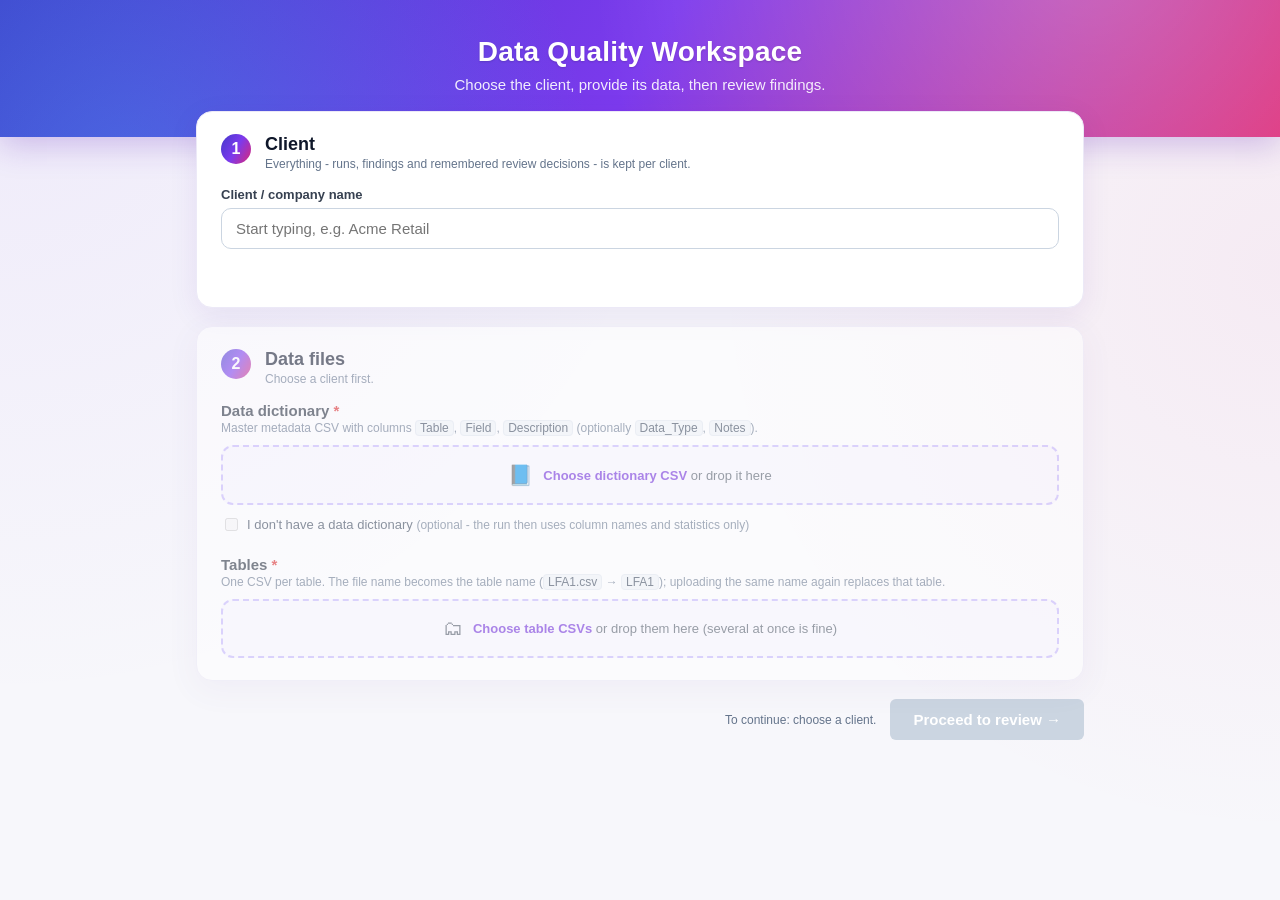
==== commit 55d01fa1: "Make the data dictionary optional: "I don't have a data dictionary" tick box, --no-dictionary runs A" ====
--- a/review_app/static/index.html
+++ b/review_app/static/index.html
@@ -42,11 +42,13 @@
           <h2 id="stepDataTitle">Data files</h2>
           <p class="hint-text" id="dataStepHint">Choose a client first.</p>
         </div>
+        <button id="clearFilesBtn" class="btn-clear-files hidden" type="button"
+          title="Remove the dictionary and all tables so a new set can be uploaded">Clear all files</button>
       </div>
 
       <div class="upload-block">
         <div class="upload-block-head">
-          <h3>Data dictionary <span class="required-mark">*</span></h3>
+          <h3>Data dictionary <span class="required-mark" id="dictionaryRequired">*</span></h3>
           <span class="hint-text">Master metadata CSV with columns <code>Table</code>, <code>Field</code>, <code>Description</code>
             (optionally <code>Data_Type</code>, <code>Notes</code>).</span>
         </div>
@@ -55,6 +57,11 @@
           <input type="file" id="dictionaryInput" accept=".csv,text/csv" hidden>
           <span class="drop-icon" aria-hidden="true">📘</span>
           <span><strong>Choose dictionary CSV</strong> or drop it here</span>
+        </label>
+        <label class="checkbox-inline no-dictionary-row" id="noDictionaryRow">
+          <input type="checkbox" id="noDictionary" disabled>
+          <span>I don't have a data dictionary <span class="hint-text">(optional - the run then uses column names and
+            statistics only)</span></span>
         </label>
       </div>
 
--- a/review_app/static/style.css
+++ b/review_app/static/style.css
@@ -1174,6 +1174,16 @@
 .required-mark {
   color: #dc2626;
 }
+.required-mark.hidden { display: none; }
+
+/* "I don't have a data dictionary" tick box under the dictionary drop zone (page 1) */
+.no-dictionary-row {
+  margin-top: 10px;
+  font-size: 14px;
+  cursor: pointer;
+}
+.no-dictionary-row input:disabled { cursor: not-allowed; }
+.no-dictionary-row .hint-text { margin: 0; }
 
 .field-hint {
   margin-top: 0;
@@ -1663,3 +1673,319 @@
 .status-dot-success { background: #16a34a; }
 .status-dot-failure { background: #dc2626; }
 .status-dot-stopped { background: #94a3b8; }
+
+/* Survivorship: recommended survivor, quality score, Accept flow */
+.recommendation-note {
+  font-size: 12px;
+  color: #14532d;
+  margin-bottom: 10px;
+  padding: 6px 10px;
+  background: #f0fdf4;
+  border-left: 3px solid #16a34a;
+  border-radius: 0 6px 6px 0;
+}
+
+.recommended-tag {
+  display: inline-block;
+  margin-left: 6px;
+  color: #ca8a04;
+  font-size: 13px;
+  cursor: help;
+}
+
+.quality-score {
+  display: inline-block;
+  min-width: 30px;
+  padding: 1px 6px;
+  border-radius: 999px;
+  background: #f1f5f9;
+  color: #0f172a;
+  font-size: 12px;
+  font-weight: 600;
+  text-align: center;
+  cursor: help;
+}
+
+.dup-row.is-survivor td.dup-key { font-weight: 700; }
+.dup-row.verdict-PENDING { background: #ffffff; }
+
+.dup-action {
+  font-size: 12px;
+  color: #475569;
+  white-space: nowrap;
+}
+
+.seg-btn:disabled { opacity: 0.35; cursor: not-allowed; }
+
+.reviewer-field {
+  margin-left: auto;
+  display: inline-flex;
+  align-items: center;
+  gap: 6px;
+  font-size: 12px;
+  color: #475569;
+}
+
+.reviewer-field input {
+  width: 140px;
+  padding: 3px 8px;
+  border: 1px solid #cbd5e1;
+  border-radius: 6px;
+  font-size: 12px;
+}
+
+.dup-group-actions .btn-approve:disabled { opacity: 0.5; cursor: not-allowed; }
+
+.dup-group.is-locked .verdict-seg { opacity: 0.75; }
+.dup-group.is-locked .seg-btn:disabled { cursor: not-allowed; }
+.dup-group.is-locked .seg-btn.active:disabled { opacity: 1; }
+
+.lock-note {
+  font-size: 12px;
+  color: #64748b;
+}
+
+.btn-undo {
+  width: 32px;
+  height: 32px;
+  border: 1px solid #cbd5e1;
+  border-radius: 50%;
+  background: #ffffff;
+  color: #334155;
+  font-size: 17px;
+  line-height: 1;
+  cursor: pointer;
+}
+
+.btn-undo:hover { background: #f1f5f9; border-color: #94a3b8; }
+
+.btn-undo-sm {
+  width: 22px;
+  height: 22px;
+  border: 1px solid #cbd5e1;
+  border-radius: 50%;
+  background: #ffffff;
+  color: #334155;
+  font-size: 12px;
+  line-height: 1;
+  cursor: pointer;
+  margin-left: 6px;
+  vertical-align: middle;
+}
+
+.btn-undo-sm:hover { background: #f1f5f9; border-color: #94a3b8; }
+
+.open-verdict-flag {
+  display: flex;
+  align-items: center;
+  margin-bottom: 6px;
+}
+
+/* Composite DQ scorecard */
+.scorecard-panel {
+  margin: 16px 24px 0;
+  padding: 16px 20px;
+  background: #ffffff;
+  border: 1px solid #e2e8f0;
+  border-radius: 12px;
+}
+.scorecard-panel.hidden { display: none; }
+.sc-head { display: flex; align-items: flex-start; gap: 24px; }
+.sc-hero-label { font-size: 12px; color: #64748b; }
+.sc-hero-value { font-size: 48px; font-weight: 600; line-height: 1.1; color: #0f172a; }
+.sc-hero-meta { display: flex; align-items: center; gap: 10px; font-size: 12px; margin-top: 4px; }
+.sc-explain { flex: 1; font-size: 12.5px; color: #475569; line-height: 1.5; padding-top: 4px; }
+.sc-collapse { flex: none; }
+.sc-body { margin-top: 14px; overflow-x: auto; }
+.sc-table-grid { width: 100%; border-collapse: collapse; font-size: 13px; }
+.sc-table-grid th { text-align: left; font-size: 12px; font-weight: 600; color: #64748b; padding: 6px 10px;
+  border-bottom: 1px solid #e2e8f0; white-space: nowrap; }
+.sc-table-grid td { padding: 7px 10px; border-bottom: 1px solid #f1f5f9; vertical-align: middle; }
+.sc-row.sc-object { background: #f8fafc; }
+.sc-row.sc-table .sc-name { padding-left: 40px; color: #334155; }
+.sc-rows { text-align: right; font-variant-numeric: tabular-nums; color: #475569; }
+.sc-muted, .sc-sub { color: #94a3b8; font-weight: 400; }
+.sc-sub { font-size: 11.5px; margin-left: 4px; }
+.sc-toggle { border: none; background: none; cursor: pointer; color: #475569; font-size: 12px; padding: 0 2px; }
+.sc-cell { white-space: nowrap; cursor: help; }
+.sc-meter { display: inline-block; width: 90px; height: 8px; border-radius: 4px; overflow: hidden;
+  vertical-align: middle; margin-right: 8px; }
+.sc-meter span { display: block; height: 100%; border-radius: 4px; }
+.sc-meter.sc-good { background: #dff3df; } .sc-meter.sc-good span { background: #0ca30c; }
+.sc-meter.sc-fair { background: #feefcf; } .sc-meter.sc-fair span { background: #fab219; }
+.sc-meter.sc-poor { background: #f6dcdc; } .sc-meter.sc-poor span { background: #d03b3b; }
+.sc-value { font-variant-numeric: tabular-nums; color: #0f172a; }
+.sc-na { color: #94a3b8; font-size: 12px; }
+.sc-index { white-space: nowrap; }
+.sc-badge { display: inline-flex; align-items: center; gap: 5px; padding: 2px 8px; border-radius: 999px;
+  font-size: 12px; font-weight: 600; font-variant-numeric: tabular-nums; border: 1px solid; }
+.sc-badge i { font-style: normal; }
+.sc-badge.sc-good { color: #166534; border-color: #0ca30c; background: #f0fbf0; }
+.sc-badge.sc-fair { color: #854d0e; border-color: #fab219; background: #fffaf0; }
+.sc-badge.sc-poor { color: #991b1b; border-color: #d03b3b; background: #fdf3f3; }
+.sc-badge.sc-na { color: #64748b; border-color: #cbd5e1; }
+.sc-delta { margin-left: 8px; font-size: 12px; color: #64748b; font-variant-numeric: tabular-nums; }
+.sc-delta.up { color: #166534; } .sc-delta.down { color: #991b1b; }
+@media (max-width: 720px) { .sc-head { flex-wrap: wrap; } .sc-hero-value { font-size: 40px; } }
+
+/* Record readiness panel extras + DQ Index chip and mini window */
+.sc-strong { font-weight: 600; color: #0f172a; }
+.sc-reasons { font-size: 12px; color: #334155; line-height: 1.45; max-width: 320px; }
+.sc-cell .sc-badge { margin-right: 4px; }
+.btn-link { background: none; border: none; color: #5b21b6; font-size: 12px; font-weight: 600; cursor: pointer;
+  padding: 0; white-space: nowrap; }
+.btn-link:hover { text-decoration: underline; }
+.nr-reasons { display: flex; flex-wrap: wrap; gap: 6px; margin: 10px 0 12px; }
+.nr-reason { display: inline-block; margin: 2px 6px 2px 0; padding: 1px 8px; border-radius: 999px; background: #f1f5f9;
+  color: #334155; font-size: 12px; }
+.nr-table td { vertical-align: top; }
+
+.promote-stack { position: relative; display: flex; flex-direction: column; align-items: flex-end; gap: 6px; }
+.dq-chip { display: inline-flex; align-items: center; gap: 6px; padding: 3px 10px; border-radius: 999px; white-space: nowrap;
+  border: 1px solid rgba(255, 255, 255, 0.55); background: rgba(255, 255, 255, 0.15); color: #ffffff;
+  font-size: 12px; cursor: pointer; }
+.dq-chip strong { font-variant-numeric: tabular-nums; }
+.dq-chip:hover { background: rgba(255, 255, 255, 0.28); }
+.dq-chip.hidden { display: none; }
+.dq-window { position: absolute; top: calc(100% + 6px); right: 0; z-index: 50; width: 440px; max-width: calc(100vw - 32px);
+  background: #ffffff; color: #0f172a; border: 1px solid #e2e8f0; border-radius: 10px;
+  box-shadow: 0 12px 32px rgba(15, 23, 42, 0.22); padding: 12px 14px; }
+.dq-window.hidden { display: none; }
+.dq-win-head { display: flex; justify-content: space-between; align-items: center; margin-bottom: 8px; }
+.dq-win-close { border: none; background: none; font-size: 18px; line-height: 1; color: #64748b; cursor: pointer; }
+.dq-win-table { width: 100%; border-collapse: collapse; font-size: 12.5px; }
+.dq-win-table th { text-align: left; font-weight: 600; color: #64748b; padding: 4px 6px; border-bottom: 1px solid #e2e8f0; }
+.dq-win-table td { padding: 5px 6px; border-bottom: 1px solid #f1f5f9; font-variant-numeric: tabular-nums; }
+.dq-win-table tr.dq-total td { font-weight: 600; border-top: 1px solid #e2e8f0; }
+.dq-cell { cursor: help; }
+.dq-win-note { margin: 8px 0 0; font-size: 11.5px; color: #64748b; line-height: 1.4; }
+
+/* Page 1: clear all uploaded files */
+.btn-clear-files { margin-left: auto; align-self: center; padding: 6px 12px; border-radius: 8px;
+  border: 1px solid #fecaca; background: #ffffff; color: #b91c1c; font-size: 13px; font-weight: 600; cursor: pointer; }
+.btn-clear-files:hover { background: #fef2f2; border-color: #f87171; }
+.btn-clear-files.hidden { display: none; }
+
+.run-usage {
+  margin-left: 8px;
+  font-size: 12px;
+  color: rgba(255, 255, 255, 0.85);
+  white-space: nowrap;
+}
+.run-usage.hidden {
+  display: none;
+}
+
+/* Helper columns (page 1 picker + review page context columns) */
+.helper-btn {
+  font: inherit; font-size: 13px; padding: 5px 10px; border-radius: 8px; cursor: pointer;
+  background: #fff; color: #4338ca; border: 1px solid #c7d2fe; white-space: nowrap;
+}
+.helper-btn:hover { background: #eef2ff; }
+.ms-panel {
+  position: fixed; z-index: 1000; width: 400px; max-width: calc(100vw - 24px);
+  background: #fff; border: 1px solid #d1d5db; border-radius: 12px; padding: 12px 14px;
+  box-shadow: 0 12px 32px rgba(15, 23, 42, 0.22);
+}
+.ms-head { display: flex; justify-content: space-between; align-items: baseline; margin-bottom: 8px; }
+.ms-count { font-size: 12px; color: #6b7280; }
+.ms-search { width: 100%; padding: 7px 10px; border: 1px solid #d1d5db; border-radius: 8px; font: inherit; font-size: 13px; }
+.ms-tools { display: flex; gap: 10px; align-items: center; margin: 8px 0 6px; font-size: 13px; }
+.ms-tools button { background: none; border: none; color: #4338ca; cursor: pointer; padding: 0; font: inherit; font-size: 13px; }
+.ms-tools button:hover { text-decoration: underline; }
+.ms-saved { margin-left: auto; font-size: 12px; color: #047857; }
+.ms-list { max-height: 300px; overflow-y: auto; border: 1px solid #e5e7eb; border-radius: 8px; }
+.ms-item {
+  display: grid; grid-template-columns: auto minmax(70px, auto) auto 1fr; gap: 8px; align-items: baseline;
+  padding: 6px 10px; border-bottom: 1px solid #f1f5f9; cursor: pointer; font-size: 13px;
+}
+.ms-item[hidden] { display: none; }
+.ms-item:hover { background: #f8fafc; }
+.ms-name { font-weight: 600; color: #1e1b4b; }
+.ms-type { font-size: 11px; color: #4b5563; background: #eef2ff; border-radius: 4px; padding: 1px 6px; }
+.ms-desc { color: #6b7280; font-size: 12px; overflow-wrap: anywhere; }
+.ms-foot { margin: 8px 0 0; }
+th.helper-col { background: #f0f9ff; color: #075985; font-weight: 600; }
+td.helper-col { background: #f8fcff; color: #0f172a; }
+.helper-note { margin: 6px 0; }
+
+/* "Why flagged?" panel under a record */
+.btn-why {
+  margin-top: 6px; font: inherit; font-size: 12px; padding: 3px 9px; border-radius: 6px; cursor: pointer;
+  background: #fff; color: #4338ca; border: 1px solid #c7d2fe;
+}
+.btn-why:hover, .btn-why[aria-expanded="true"] { background: #eef2ff; }
+tr.why-row > td { background: #f8fafc; padding: 0; }
+.why-panel { padding: 14px 16px; border-left: 3px solid #6366f1; font-size: 13px; line-height: 1.5; }
+
+/* Corrected-value edit, inline against the field it corrects (Completeness) */
+.inline-corrected { margin-top: 6px; }
+.btn-inline-edit {
+  font: inherit; font-size: 12px; padding: 3px 9px; border-radius: 6px; cursor: pointer;
+  background: #fff; color: #4338ca; border: 1px solid #c7d2fe;
+}
+.btn-inline-edit:hover { background: #eef2ff; }
+.inline-corrected .corrected-input { width: auto; min-width: 220px; display: inline-block; }
+.corrected-note { margin-top: 6px; font-size: 12px; color: #334155; }
+/* Sitting alone in its own helper-column cell rather than below Details text - no top margin needed */
+.helper-col-editable.helper-col { background: #fff7ed; }
+/* the value a Correctness record is flagged on, shown above its status in the field's cell */
+.flagged-value { font-weight: 600; color: #b91c1c; margin-bottom: 4px; overflow-wrap: anywhere; }
+.helper-col-editable .inline-corrected, .helper-col-editable .corrected-note { margin-top: 0; }
+.helper-col-editable .inline-corrected .corrected-input { min-width: 160px; }
+
+/* Completeness "club a table's findings together" - grouped-records grid (opened automatically
+   from any of the table's finding cards via openDetail(), not a separate entry point) */
+.grouped-records-scroll { overflow-x: auto; margin-top: 10px; }
+.grouped-records-table { min-width: 100%; }
+.grouped-records-table th, .grouped-records-table td { white-space: nowrap; vertical-align: top; }
+.grouped-cell-ok { text-align: center; color: #16a34a; background: #f0fdf4; }
+.dispo-pending { font-size: 12px; color: #94a3b8; }
+
+/* Disposition matrix: every record's Disposition column (last, same as every other pillar) holds
+   this instead of repeating the full 3-button set once per flagged cell - each disposition's label
+   appears once (row header), each flagged field is a column (k=1 for a record flagged on just one
+   field), one dot per (disposition, field) cell. Always visible, no toggle. */
+.dispo-matrix-cell { white-space: normal; }
+.dispo-matrix-table { border-collapse: collapse; font-size: 13px; }
+.dispo-matrix-table th, .dispo-matrix-table td { padding: 5px 12px; text-align: center; white-space: nowrap; }
+.dispo-matrix-table thead th { font-weight: 600; color: #1f2937; border-bottom: 1px solid #e2e8f0; }
+.dispo-matrix-table tbody th { text-align: left; font-weight: 500; color: #475569; }
+.dispo-dot-btn, .dispo-dot {
+  display: inline-flex; align-items: center; justify-content: center; width: 26px; height: 26px;
+  border-radius: 50%; font-size: 15px; line-height: 1;
+}
+.dispo-dot-btn { cursor: pointer; background: #fff; border: 1px solid #cbd5e1; color: #94a3b8; }
+.dispo-dot-btn:hover { border-color: #94a3b8; background: #f1f5f9; }
+.dispo-dot { border: 1px solid #e2e8f0; color: #cbd5e1; }
+.dispo-dot-off { color: #cbd5e1; }
+.dispo-dot-active { font-weight: 700; }
+.dispo-cell-input { text-align: left; }
+.dispo-cell-input .inline-corrected { display: inline-flex; align-items: center; gap: 6px; margin-top: 0; }
+.dispo-matrix-table thead th.dispo-corner { text-align: left; font-size: 11px; font-weight: 600; color: #64748b; text-transform: uppercase; letter-spacing: 0.04em; }
+#recordsBody.hidden { display: none; }
+.why-group-title { margin: 0; padding: 8px 14px 0; font-size: 13px; color: #4338ca; }
+.why-group-field + .why-group-field { border-top: 1px solid #e2e8f0; }
+.why-panel h4 { margin: 0 0 4px; font-size: 11px; letter-spacing: 0.06em; text-transform: uppercase; color: #6b7280; }
+.why-panel p { margin: 0 0 6px; }
+.why-panel section { margin-bottom: 12px; }
+.why-panel section:last-child { margin-bottom: 0; }
+.why-grid { display: grid; grid-template-columns: 1fr 1fr; gap: 16px; }
+@media (max-width: 900px) { .why-grid { grid-template-columns: 1fr; } }
+.why-kind { font-weight: 600; color: #3730a3; }
+.why-rule-id { margin-left: 6px; font-size: 11px; background: #eef2ff; border-radius: 4px; padding: 1px 6px; overflow-wrap: anywhere; }
+.why-impact { color: #374151; }
+.why-evidence { border-collapse: collapse; width: 100%; background: #fff; border: 1px solid #e5e7eb; border-radius: 8px; }
+.why-evidence th, .why-evidence td { text-align: left; padding: 6px 10px; border-bottom: 1px solid #f1f5f9; vertical-align: top; }
+.why-evidence th { font-size: 11px; color: #6b7280; background: #f8fafc; }
+.why-type { font-size: 11px; color: #4b5563; background: #eef2ff; border-radius: 4px; padding: 1px 6px; }
+.why-ai { padding: 10px 12px; background: #faf5ff; border: 1px solid #e9d5ff; border-radius: 8px; }
+.why-plain { font-size: 14px; color: #1f2937; }
+.btn-why-ai { font: inherit; font-size: 13px; padding: 5px 12px; border-radius: 8px; cursor: pointer; background: #7c3aed; color: #fff; border: none; }
+.btn-why-ai:hover { background: #6d28d9; }
+.link-btn { background: none; border: none; color: #4338ca; cursor: pointer; padding: 0; font: inherit; text-decoration: underline; }
+
+/* Finding source badges: built-in rule vs LLM-proposed check vs duplicate engine */
+.badge-source-BUILT_IN { background: #f1f5f9; color: #334155; border: 1px solid #cbd5e1; }
+.badge-source-LLM { background: #f5f3ff; color: #5b21b6; border: 1px solid #c4b5fd; font-weight: 600; }
+.badge-source-DUPLICATE_ENGINE { background: #ecfeff; color: #155e75; border: 1px solid #a5f3fc; }
